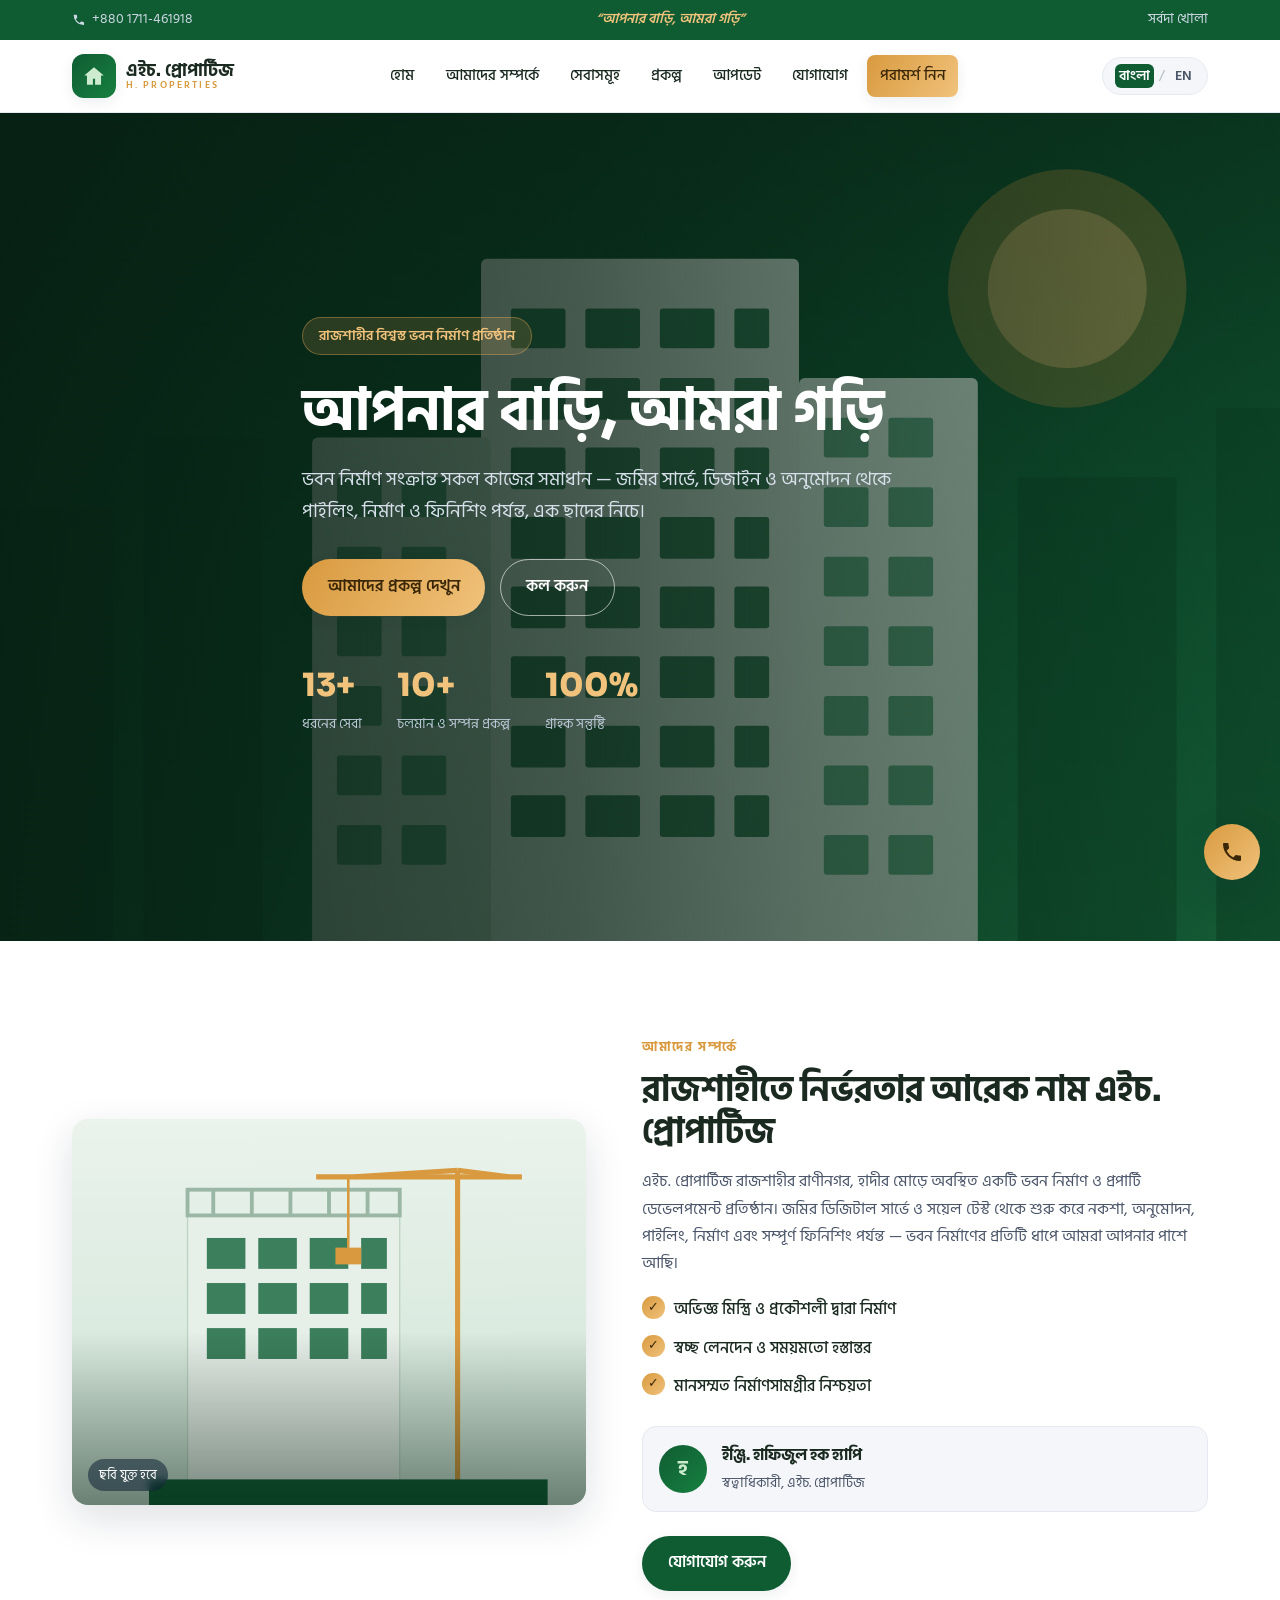
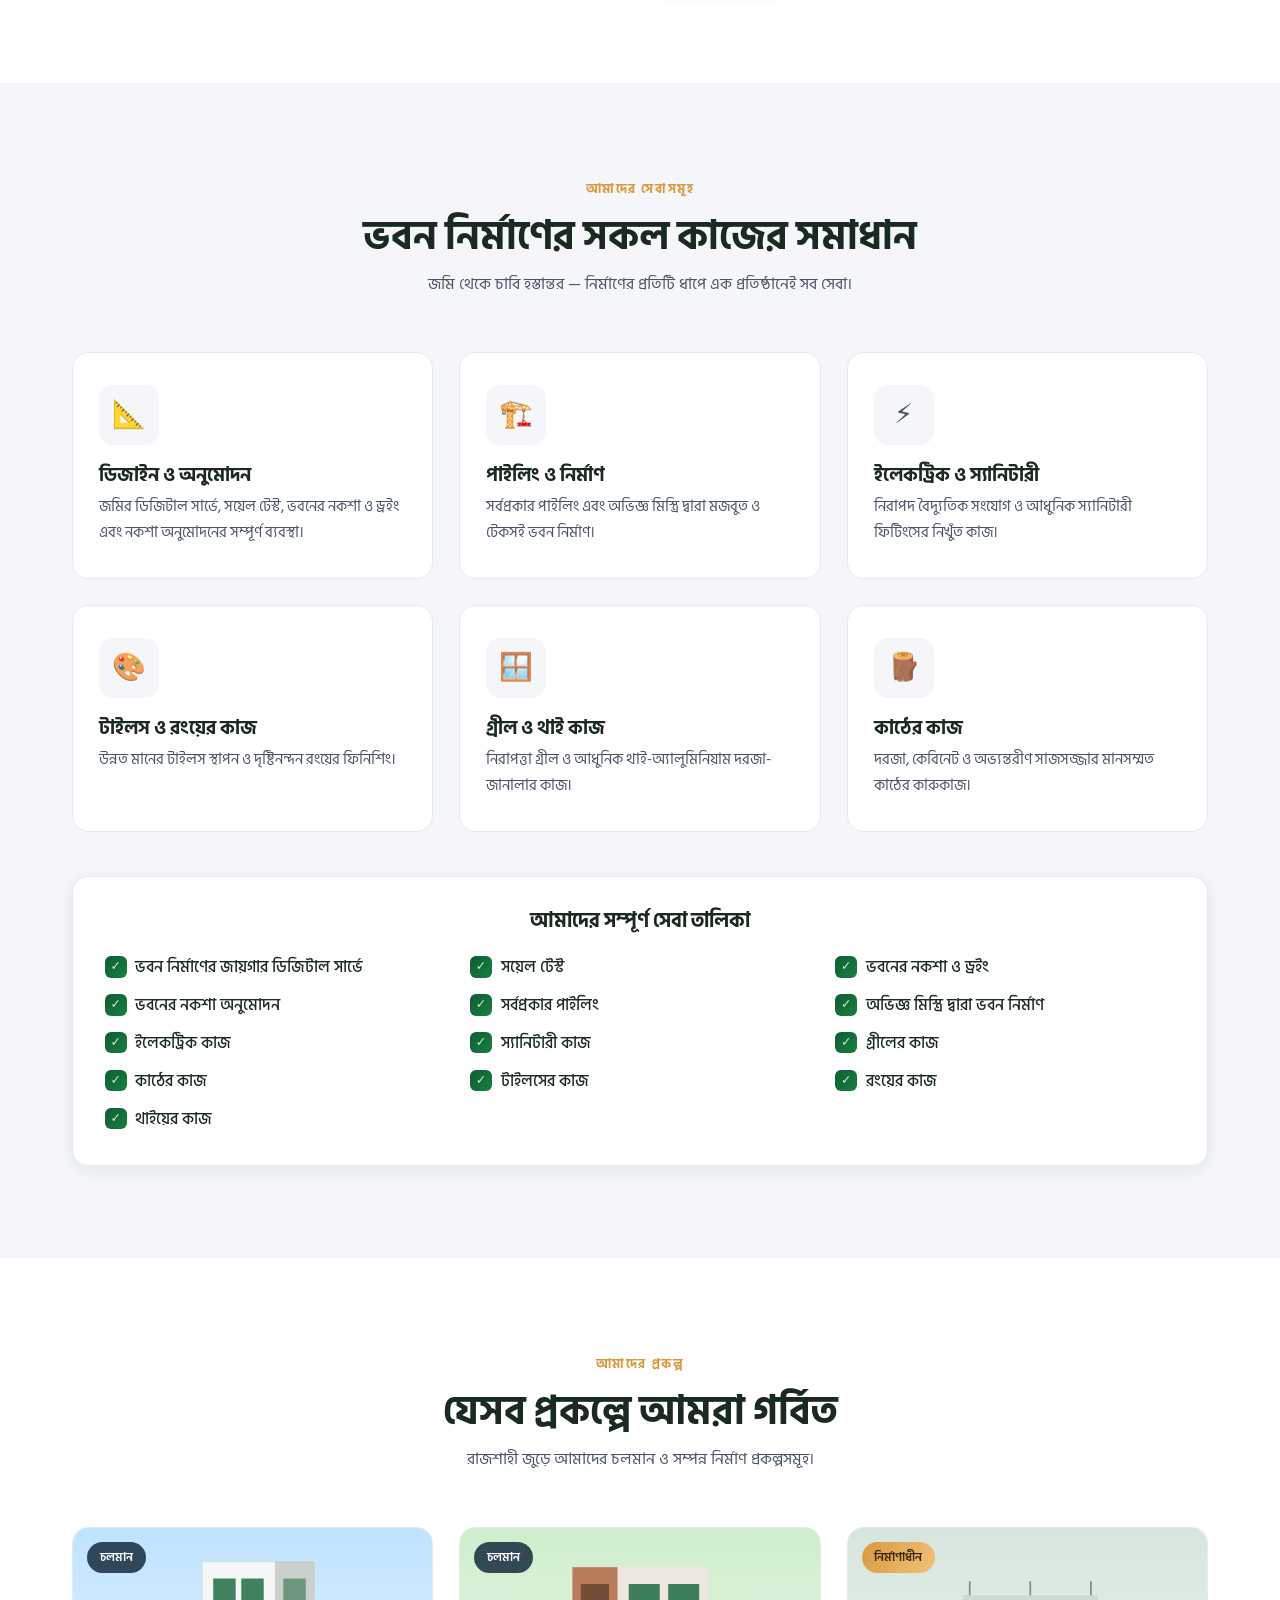
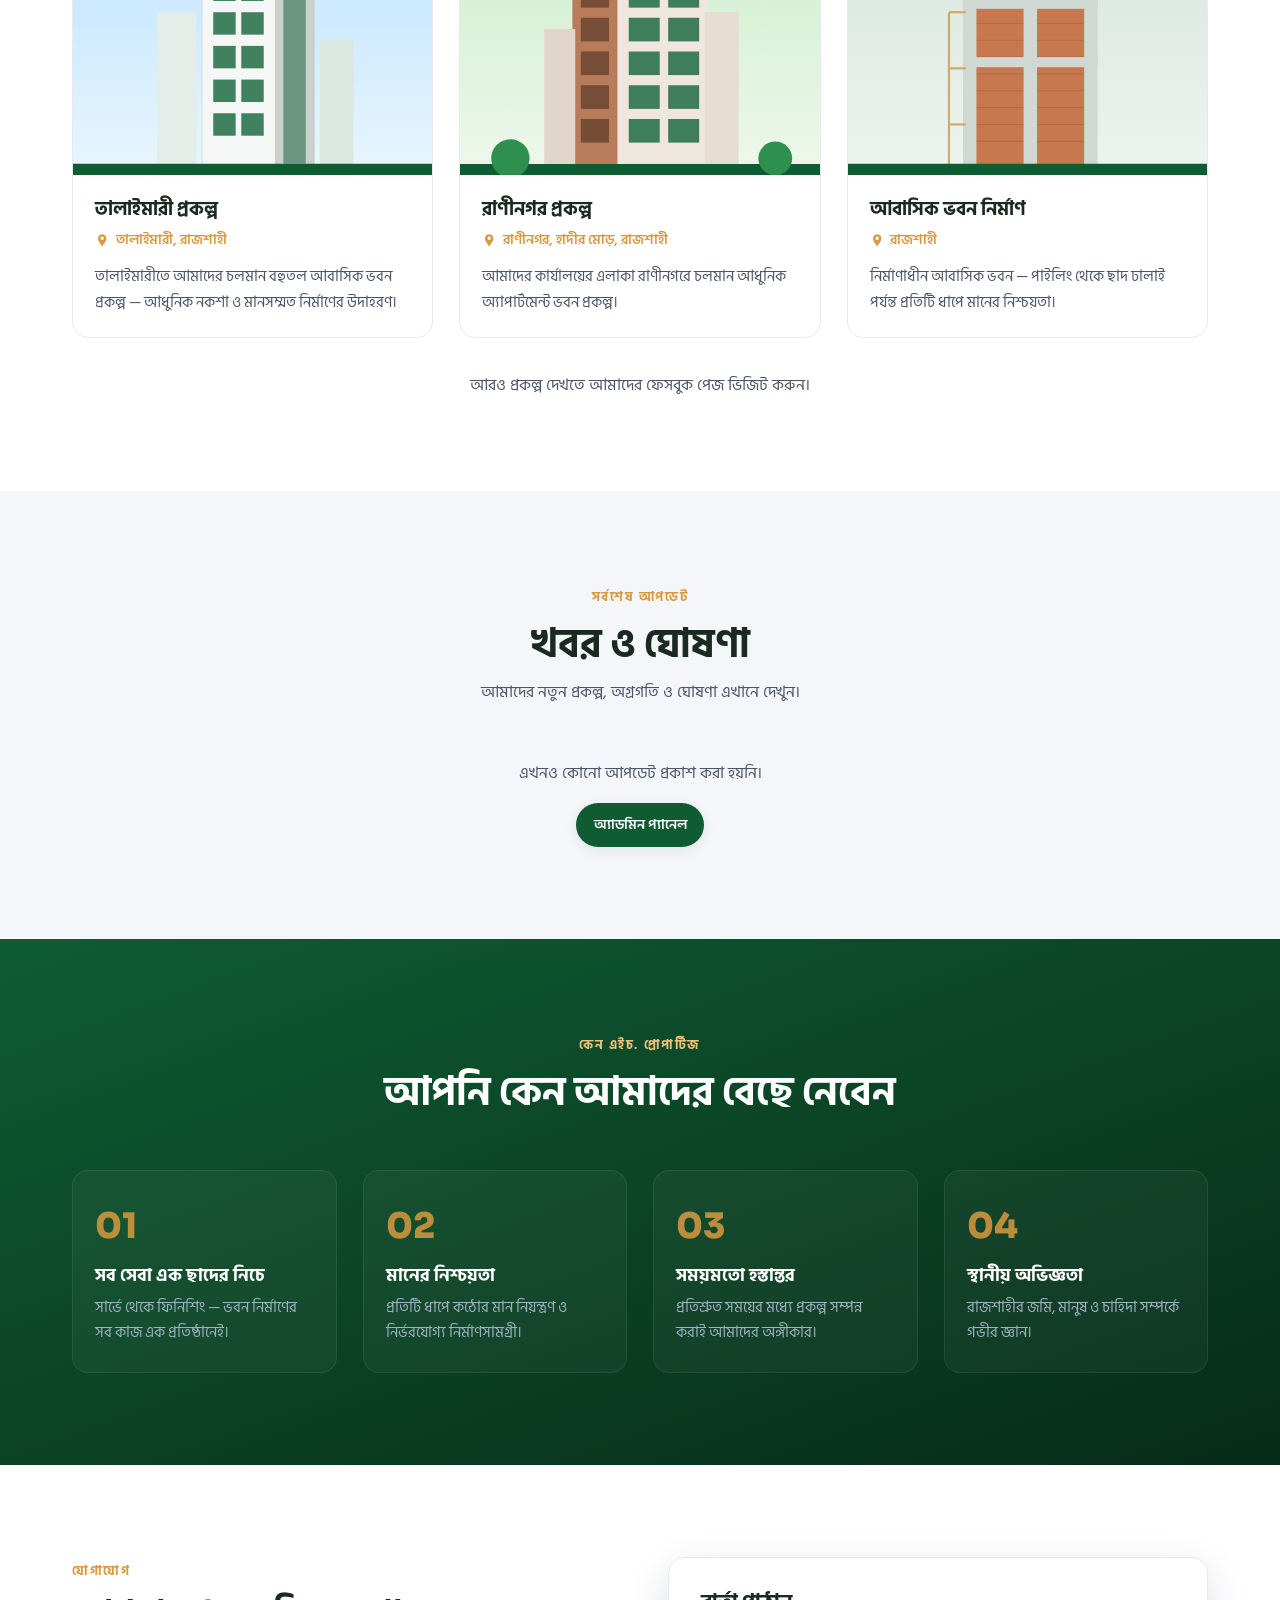
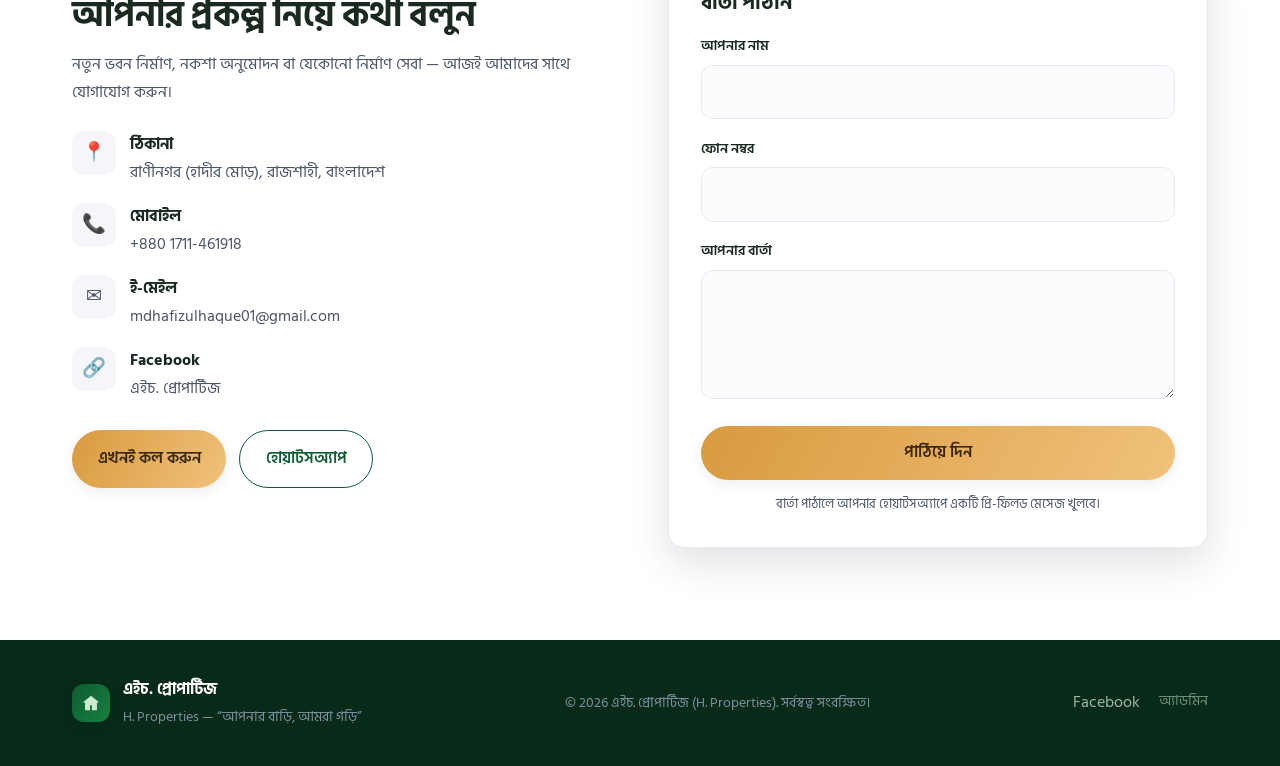
==== index.html @ 6b64732a "Initial commit: H. Properties bilingual website with admin panel - Bilingual (বাংলা/English) static " ====
<!doctype html>
<html lang="bn">
<head>
  <meta charset="utf-8" />
  <meta name="viewport" content="width=device-width, initial-scale=1" />
  <title>এইচ. প্রোপার্টিজ | H. Properties — ভবন নির্মাণের সকল সমাধান, রাজশাহী</title>
  <meta name="description" content="এইচ. প্রোপার্টিজ (H. Properties) — রাজশাহীর বিশ্বস্ত প্রপার্টি ডেভেলপার ও ভবন নির্মাণ প্রতিষ্ঠান। আপনার বাড়ি, আমরা গড়ি। ডিজাইন, অনুমোদন, পাইলিং থেকে ফিনিশিং পর্যন্ত সকল কাজের সমাধান।" />
  <meta property="og:title" content="এইচ. প্রোপার্টিজ | H. Properties" />
  <meta property="og:description" content="আপনার বাড়ি, আমরা গড়ি — ভবন নির্মাণ সংক্রান্ত সকল কাজের সমাধান। রাজশাহী।" />
  <meta property="og:type" content="website" />
  <link rel="preconnect" href="https://fonts.googleapis.com" />
  <link rel="preconnect" href="https://fonts.gstatic.com" crossorigin />
  <link href="https://fonts.googleapis.com/css2?family=Hind+Siliguri:wght@400;500;600;700&family=Sora:wght@500;600;700;800&display=swap" rel="stylesheet" />
  <link rel="icon" href="data:image/svg+xml,%3Csvg xmlns='http://www.w3.org/2000/svg' viewBox='0 0 64 64'%3E%3Crect width='64' height='64' rx='14' fill='%230f5c33'/%3E%3Cpath d='M32 14 15 28h5v20h24V28h5z' fill='%237bc47f'/%3E%3Ctext x='50%25' y='60%25' font-family='Arial' font-size='16' font-weight='700' fill='%230f5c33' text-anchor='middle'%3EH%3C/text%3E%3C/svg%3E" />
  <link rel="stylesheet" href="styles.css" />
</head>
<body>
  <!-- Top bar -->
  <div class="topbar">
    <div class="container topbar__inner">
      <span class="topbar__item"><svg viewBox="0 0 24 24" class="ico"><path d="M6.6 10.8a15.5 15.5 0 0 0 6.6 6.6l2.2-2.2a1 1 0 0 1 1-.24 11.4 11.4 0 0 0 3.6.58 1 1 0 0 1 1 1V20a1 1 0 0 1-1 1A17 17 0 0 1 3 4a1 1 0 0 1 1-1h3.5a1 1 0 0 1 1 1 11.4 11.4 0 0 0 .58 3.6 1 1 0 0 1-.24 1z"/></svg>
        <a href="tel:+8801711461918" dir="ltr">+880 1711-461918</a>
      </span>
      <span class="topbar__item topbar__slogan" data-bn="“আপনার বাড়ি, আমরা গড়ি”" data-en="“Your home, we build”">“আপনার বাড়ি, আমরা গড়ি”</span>
      <span class="topbar__item" data-bn="সর্বদা খোলা" data-en="Always open">সর্বদা খোলা</span>
    </div>
  </div>

  <!-- Nav -->
  <header class="nav" id="nav">
    <div class="container nav__inner">
      <a class="brand" href="#home">
        <span class="brand__mark" aria-hidden="true">
          <svg viewBox="0 0 48 48"><path d="M24 8 6 23h5v17h11V29h4v11h11V23h5z"/></svg>
        </span>
        <span class="brand__text">
          <span class="brand__bn">এইচ. প্রোপার্টিজ</span>
          <span class="brand__en">H. PROPERTIES</span>
        </span>
      </a>
      <nav class="nav__links" id="navLinks">
        <a href="#home" data-bn="হোম" data-en="Home">হোম</a>
        <a href="#about" data-bn="আমাদের সম্পর্কে" data-en="About">আমাদের সম্পর্কে</a>
        <a href="#services" data-bn="সেবাসমূহ" data-en="Services">সেবাসমূহ</a>
        <a href="#projects" data-bn="প্রকল্প" data-en="Projects">প্রকল্প</a>
        <a href="#updates" data-bn="আপডেট" data-en="Updates">আপডেট</a>
        <a href="#contact" data-bn="যোগাযোগ" data-en="Contact">যোগাযোগ</a>
        <a href="#contact" class="btn btn--sm btn--gold nav__cta" data-bn="পরামর্শ নিন" data-en="Get a Quote">পরামর্শ নিন</a>
      </nav>
      <div class="nav__right">
        <button class="lang" id="langToggle" aria-label="Switch language">
          <span class="lang__opt is-active" data-lang="bn">বাংলা</span>
          <span class="lang__sep">/</span>
          <span class="lang__opt" data-lang="en">EN</span>
        </button>
        <button class="hamburger" id="hamburger" aria-label="Menu">
          <span></span><span></span><span></span>
        </button>
      </div>
    </div>
  </header>

  <!-- Hero -->
  <section class="hero" id="home">
    <div class="hero__bg" data-slot="hero-image" title="Swap with a real building photo"></div>
    <div class="hero__overlay"></div>
    <div class="container hero__content reveal">
      <span class="eyebrow" data-bn="রাজশাহীর বিশ্বস্ত ভবন নির্মাণ প্রতিষ্ঠান" data-en="Trusted building developer in Rajshahi">রাজশাহীর বিশ্বস্ত ভবন নির্মাণ প্রতিষ্ঠান</span>
      <h1 data-bn="আপনার বাড়ি, আমরা গড়ি" data-en="Your home, we build">আপনার বাড়ি, আমরা গড়ি</h1>
      <p class="hero__sub" data-bn="ভবন নির্মাণ সংক্রান্ত সকল কাজের সমাধান — জমির সার্ভে, ডিজাইন ও অনুমোদন থেকে পাইলিং, নির্মাণ ও ফিনিশিং পর্যন্ত, এক ছাদের নিচে।" data-en="Complete solutions for every construction need — from land survey, design and approval to piling, construction and finishing, all under one roof.">ভবন নির্মাণ সংক্রান্ত সকল কাজের সমাধান — জমির সার্ভে, ডিজাইন ও অনুমোদন থেকে পাইলিং, নির্মাণ ও ফিনিশিং পর্যন্ত, এক ছাদের নিচে।</p>
      <div class="hero__actions">
        <a href="#projects" class="btn btn--gold" data-bn="আমাদের প্রকল্প দেখুন" data-en="View Our Projects">আমাদের প্রকল্প দেখুন</a>
        <a href="tel:+8801711461918" class="btn btn--ghost" data-bn="কল করুন" data-en="Call Now">কল করুন</a>
      </div>
      <div class="hero__stats">
        <div class="stat"><span class="stat__num">13+</span><span class="stat__lbl" data-bn="ধরনের সেবা" data-en="Services offered">ধরনের সেবা</span></div>
        <div class="stat"><span class="stat__num">10+</span><span class="stat__lbl" data-bn="চলমান ও সম্পন্ন প্রকল্প" data-en="Projects running & done">চলমান ও সম্পন্ন প্রকল্প</span></div>
        <div class="stat"><span class="stat__num">100%</span><span class="stat__lbl" data-bn="গ্রাহক সন্তুষ্টি" data-en="Client satisfaction">গ্রাহক সন্তুষ্টি</span></div>
      </div>
    </div>
  </section>

  <!-- About -->
  <section class="section" id="about">
    <div class="container about">
      <div class="about__media" data-slot="about-image" title="Swap with a real project / team photo">
        <span class="slot-note" data-bn="ছবি যুক্ত হবে" data-en="Photo coming">ছবি যুক্ত হবে</span>
      </div>
      <div class="about__body reveal">
        <span class="kicker" data-bn="আমাদের সম্পর্কে" data-en="About Us">আমাদের সম্পর্কে</span>
        <h2 data-bn="রাজশাহীতে নির্ভরতার আরেক নাম এইচ. প্রোপার্টিজ" data-en="A name Rajshahi builds on — H. Properties">রাজশাহীতে নির্ভরতার আরেক নাম এইচ. প্রোপার্টিজ</h2>
        <p data-bn="এইচ. প্রোপার্টিজ রাজশাহীর রাণীনগর, হাদীর মোড়ে অবস্থিত একটি ভবন নির্মাণ ও প্রপার্টি ডেভেলপমেন্ট প্রতিষ্ঠান। জমির ডিজিটাল সার্ভে ও সয়েল টেস্ট থেকে শুরু করে নকশা, অনুমোদন, পাইলিং, নির্মাণ এবং সম্পূর্ণ ফিনিশিং পর্যন্ত — ভবন নির্মাণের প্রতিটি ধাপে আমরা আপনার পাশে আছি।" data-en="H. Properties is a building construction and property development company based at Raninagar, Hadir Mor, Rajshahi. From digital land survey and soil testing to design, approval, piling, construction and complete finishing — we stand beside you at every step of building your home.">এইচ. প্রোপার্টিজ রাজশাহীর রাণীনগর, হাদীর মোড়ে অবস্থিত একটি ভবন নির্মাণ ও প্রপার্টি ডেভেলপমেন্ট প্রতিষ্ঠান। জমির ডিজিটাল সার্ভে ও সয়েল টেস্ট থেকে শুরু করে নকশা, অনুমোদন, পাইলিং, নির্মাণ এবং সম্পূর্ণ ফিনিশিং পর্যন্ত — ভবন নির্মাণের প্রতিটি ধাপে আমরা আপনার পাশে আছি।</p>
        <ul class="ticklist">
          <li data-bn="অভিজ্ঞ মিস্ত্রি ও প্রকৌশলী দ্বারা নির্মাণ" data-en="Built by experienced masons & engineers">অভিজ্ঞ মিস্ত্রি ও প্রকৌশলী দ্বারা নির্মাণ</li>
          <li data-bn="স্বচ্ছ লেনদেন ও সময়মতো হস্তান্তর" data-en="Transparent dealings & on-time handover">স্বচ্ছ লেনদেন ও সময়মতো হস্তান্তর</li>
          <li data-bn="মানসম্মত নির্মাণসামগ্রীর নিশ্চয়তা" data-en="Guaranteed quality materials">মানসম্মত নির্মাণসামগ্রীর নিশ্চয়তা</li>
        </ul>
        <div class="owner">
          <div class="owner__avatar">হ</div>
          <div>
            <strong data-bn="ইঞ্জি. হাফিজুল হক হ্যাপি" data-en="Engr. Hafizul Haque Happy">ইঞ্জি. হাফিজুল হক হ্যাপি</strong><br>
            <span class="owner__role" data-bn="স্বত্বাধিকারী, এইচ. প্রোপার্টিজ" data-en="Proprietor, H. Properties">স্বত্বাধিকারী, এইচ. প্রোপার্টিজ</span>
          </div>
        </div>
        <a href="#contact" class="btn btn--dark" data-bn="যোগাযোগ করুন" data-en="Get in touch">যোগাযোগ করুন</a>
      </div>
    </div>
  </section>

  <!-- Services -->
  <section class="section section--muted" id="services">
    <div class="container">
      <div class="head reveal">
        <span class="kicker" data-bn="আমাদের সেবাসমূহ" data-en="Our Services">আমাদের সেবাসমূহ</span>
        <h2 data-bn="ভবন নির্মাণের সকল কাজের সমাধান" data-en="Complete building construction solutions">ভবন নির্মাণের সকল কাজের সমাধান</h2>
        <p class="head__sub" data-bn="জমি থেকে চাবি হস্তান্তর — নির্মাণের প্রতিটি ধাপে এক প্রতিষ্ঠানেই সব সেবা।" data-en="From land to key handover — every step of construction, all from one company.">জমি থেকে চাবি হস্তান্তর — নির্মাণের প্রতিটি ধাপে এক প্রতিষ্ঠানেই সব সেবা।</p>
      </div>
      <div class="grid grid--3">
        <article class="card reveal">
          <div class="card__ico">📐</div>
          <h3 data-bn="ডিজাইন ও অনুমোদন" data-en="Design & Approval">ডিজাইন ও অনুমোদন</h3>
          <p data-bn="জমির ডিজিটাল সার্ভে, সয়েল টেস্ট, ভবনের নকশা ও ড্রইং এবং নকশা অনুমোদনের সম্পূর্ণ ব্যবস্থা।" data-en="Digital land survey, soil test, building design & drawing, and full design-approval processing.">জমির ডিজিটাল সার্ভে, সয়েল টেস্ট, ভবনের নকশা ও ড্রইং এবং নকশা অনুমোদনের সম্পূর্ণ ব্যবস্থা।</p>
        </article>
        <article class="card reveal">
          <div class="card__ico">🏗️</div>
          <h3 data-bn="পাইলিং ও নির্মাণ" data-en="Piling & Construction">পাইলিং ও নির্মাণ</h3>
          <p data-bn="সর্বপ্রকার পাইলিং এবং অভিজ্ঞ মিস্ত্রি দ্বারা মজবুত ও টেকসই ভবন নির্মাণ।" data-en="All types of piling and durable, solid construction by experienced masons.">সর্বপ্রকার পাইলিং এবং অভিজ্ঞ মিস্ত্রি দ্বারা মজবুত ও টেকসই ভবন নির্মাণ।</p>
        </article>
        <article class="card reveal">
          <div class="card__ico">⚡</div>
          <h3 data-bn="ইলেকট্রিক ও স্যানিটারী" data-en="Electrical & Sanitary">ইলেকট্রিক ও স্যানিটারী</h3>
          <p data-bn="নিরাপদ বৈদ্যুতিক সংযোগ ও আধুনিক স্যানিটারী ফিটিংসের নিখুঁত কাজ।" data-en="Safe electrical wiring and precise, modern sanitary fittings.">নিরাপদ বৈদ্যুতিক সংযোগ ও আধুনিক স্যানিটারী ফিটিংসের নিখুঁত কাজ।</p>
        </article>
        <article class="card reveal">
          <div class="card__ico">🎨</div>
          <h3 data-bn="টাইলস ও রংয়ের কাজ" data-en="Tiles & Painting">টাইলস ও রংয়ের কাজ</h3>
          <p data-bn="উন্নত মানের টাইলস স্থাপন ও দৃষ্টিনন্দন রংয়ের ফিনিশিং।" data-en="Quality tile installation and beautiful paint finishing.">উন্নত মানের টাইলস স্থাপন ও দৃষ্টিনন্দন রংয়ের ফিনিশিং।</p>
        </article>
        <article class="card reveal">
          <div class="card__ico">🪟</div>
          <h3 data-bn="গ্রীল ও থাই কাজ" data-en="Grille & Thai-Aluminium">গ্রীল ও থাই কাজ</h3>
          <p data-bn="নিরাপত্তা গ্রীল ও আধুনিক থাই-অ্যালুমিনিয়াম দরজা-জানালার কাজ।" data-en="Security grilles and modern thai-aluminium doors & windows.">নিরাপত্তা গ্রীল ও আধুনিক থাই-অ্যালুমিনিয়াম দরজা-জানালার কাজ।</p>
        </article>
        <article class="card reveal">
          <div class="card__ico">🪵</div>
          <h3 data-bn="কাঠের কাজ" data-en="Woodwork">কাঠের কাজ</h3>
          <p data-bn="দরজা, কেবিনেট ও অভ্যন্তরীণ সাজসজ্জার মানসম্মত কাঠের কারুকাজ।" data-en="Quality carpentry for doors, cabinets and interior décor.">দরজা, কেবিনেট ও অভ্যন্তরীণ সাজসজ্জার মানসম্মত কাঠের কারুকাজ।</p>
        </article>
      </div>

      <div class="services-all reveal">
        <h3 data-bn="আমাদের সম্পূর্ণ সেবা তালিকা" data-en="Our complete service list">আমাদের সম্পূর্ণ সেবা তালিকা</h3>
        <ul class="services-list">
          <li data-bn="ভবন নির্মাণের জায়গার ডিজিটাল সার্ভে" data-en="Digital survey of building site">ভবন নির্মাণের জায়গার ডিজিটাল সার্ভে</li>
          <li data-bn="সয়েল টেস্ট" data-en="Soil test">সয়েল টেস্ট</li>
          <li data-bn="ভবনের নকশা ও ড্রইং" data-en="Building design & drawing">ভবনের নকশা ও ড্রইং</li>
          <li data-bn="ভবনের নকশা অনুমোদন" data-en="Building design approval">ভবনের নকশা অনুমোদন</li>
          <li data-bn="সর্বপ্রকার পাইলিং" data-en="All types of piling">সর্বপ্রকার পাইলিং</li>
          <li data-bn="অভিজ্ঞ মিস্ত্রি দ্বারা ভবন নির্মাণ" data-en="Construction by expert masons">অভিজ্ঞ মিস্ত্রি দ্বারা ভবন নির্মাণ</li>
          <li data-bn="ইলেকট্রিক কাজ" data-en="Electrical work">ইলেকট্রিক কাজ</li>
          <li data-bn="স্যানিটারী কাজ" data-en="Sanitary work">স্যানিটারী কাজ</li>
          <li data-bn="গ্রীলের কাজ" data-en="Grille work">গ্রীলের কাজ</li>
          <li data-bn="কাঠের কাজ" data-en="Woodwork">কাঠের কাজ</li>
          <li data-bn="টাইলসের কাজ" data-en="Tiles work">টাইলসের কাজ</li>
          <li data-bn="রংয়ের কাজ" data-en="Painting work">রংয়ের কাজ</li>
          <li data-bn="থাইয়ের কাজ" data-en="Thai-aluminium work">থাইয়ের কাজ</li>
        </ul>
      </div>
    </div>
  </section>

  <!-- Projects -->
  <section class="section" id="projects">
    <div class="container">
      <div class="head reveal">
        <span class="kicker" data-bn="আমাদের প্রকল্প" data-en="Our Projects">আমাদের প্রকল্প</span>
        <h2 data-bn="যেসব প্রকল্পে আমরা গর্বিত" data-en="Projects we're proud of">যেসব প্রকল্পে আমরা গর্বিত</h2>
        <p class="head__sub" data-bn="রাজশাহী জুড়ে আমাদের চলমান ও সম্পন্ন নির্মাণ প্রকল্পসমূহ।" data-en="Our running and completed construction projects across Rajshahi.">রাজশাহী জুড়ে আমাদের চলমান ও সম্পন্ন নির্মাণ প্রকল্পসমূহ।</p>
      </div>
      <div class="grid grid--3">
        <article class="project reveal">
          <div class="project__img" data-slot="project-1" title="Swap with real photo of this project">
            <span class="badge" data-bn="চলমান" data-en="Running">চলমান</span>
          </div>
          <div class="project__body">
            <h3 data-bn="তালাইমারী প্রকল্প" data-en="Talaimari Project">তালাইমারী প্রকল্প</h3>
            <p class="project__loc"><svg viewBox="0 0 24 24" class="ico"><path d="M12 2a7 7 0 0 0-7 7c0 5 7 13 7 13s7-8 7-13a7 7 0 0 0-7-7zm0 9.5A2.5 2.5 0 1 1 12 6a2.5 2.5 0 0 1 0 5.5z"/></svg><span data-bn="তালাইমারী, রাজশাহী" data-en="Talaimari, Rajshahi">তালাইমারী, রাজশাহী</span></p>
            <p data-bn="তালাইমারীতে আমাদের চলমান বহুতল আবাসিক ভবন প্রকল্প — আধুনিক নকশা ও মানসম্মত নির্মাণের উদাহরণ।" data-en="Our running multi-storey residential project in Talaimari — a showcase of modern design and quality construction.">তালাইমারীতে আমাদের চলমান বহুতল আবাসিক ভবন প্রকল্প — আধুনিক নকশা ও মানসম্মত নির্মাণের উদাহরণ।</p>
          </div>
        </article>
        <article class="project reveal">
          <div class="project__img" data-slot="project-2" title="Swap with real photo">
            <span class="badge" data-bn="চলমান" data-en="Running">চলমান</span>
          </div>
          <div class="project__body">
            <h3 data-bn="রাণীনগর প্রকল্প" data-en="Raninagar Project">রাণীনগর প্রকল্প</h3>
            <p class="project__loc"><svg viewBox="0 0 24 24" class="ico"><path d="M12 2a7 7 0 0 0-7 7c0 5 7 13 7 13s7-8 7-13a7 7 0 0 0-7-7zm0 9.5A2.5 2.5 0 1 1 12 6a2.5 2.5 0 0 1 0 5.5z"/></svg><span data-bn="রাণীনগর, হাদীর মোড়, রাজশাহী" data-en="Raninagar, Hadir Mor, Rajshahi">রাণীনগর, হাদীর মোড়, রাজশাহী</span></p>
            <p data-bn="আমাদের কার্যালয়ের এলাকা রাণীনগরে চলমান আধুনিক অ্যাপার্টমেন্ট ভবন প্রকল্প।" data-en="A running modern apartment project in Raninagar, our home neighbourhood.">আমাদের কার্যালয়ের এলাকা রাণীনগরে চলমান আধুনিক অ্যাপার্টমেন্ট ভবন প্রকল্প।</p>
          </div>
        </article>
        <article class="project reveal">
          <div class="project__img" data-slot="project-3" title="Swap with real photo">
            <span class="badge badge--gold" data-bn="নির্মাণাধীন" data-en="Under construction">নির্মাণাধীন</span>
          </div>
          <div class="project__body">
            <h3 data-bn="আবাসিক ভবন নির্মাণ" data-en="Residential Building">আবাসিক ভবন নির্মাণ</h3>
            <p class="project__loc"><svg viewBox="0 0 24 24" class="ico"><path d="M12 2a7 7 0 0 0-7 7c0 5 7 13 7 13s7-8 7-13a7 7 0 0 0-7-7zm0 9.5A2.5 2.5 0 1 1 12 6a2.5 2.5 0 0 1 0 5.5z"/></svg><span data-bn="রাজশাহী" data-en="Rajshahi">রাজশাহী</span></p>
            <p data-bn="নির্মাণাধীন আবাসিক ভবন — পাইলিং থেকে ছাদ ঢালাই পর্যন্ত প্রতিটি ধাপে মানের নিশ্চয়তা।" data-en="A residential building under construction — quality assured at every stage from piling to roof casting.">নির্মাণাধীন আবাসিক ভবন — পাইলিং থেকে ছাদ ঢালাই পর্যন্ত প্রতিটি ধাপে মানের নিশ্চয়তা।</p>
          </div>
        </article>
      </div>
      <p class="projects-note reveal" data-bn="আরও প্রকল্প দেখতে আমাদের ফেসবুক পেজ ভিজিট করুন।" data-en="Visit our Facebook page to see more projects.">আরও প্রকল্প দেখতে আমাদের <a href="https://www.facebook.com/profile.php?id=100063448586407" target="_blank" rel="noopener">ফেসবুক পেজ</a> ভিজিট করুন।</p>
    </div>
  </section>

  <!-- Updates / News (populated by admin posts) -->
  <section class="section section--muted" id="updates">
    <div class="container">
      <div class="head reveal">
        <span class="kicker" data-bn="সর্বশেষ আপডেট" data-en="Latest Updates">সর্বশেষ আপডেট</span>
        <h2 data-bn="খবর ও ঘোষণা" data-en="News & Announcements">খবর ও ঘোষণা</h2>
        <p class="head__sub" data-bn="আমাদের নতুন প্রকল্প, অগ্রগতি ও ঘোষণা এখানে দেখুন।" data-en="Our new projects, progress and announcements appear here.">আমাদের নতুন প্রকল্প, অগ্রগতি ও ঘোষণা এখানে দেখুন।</p>
      </div>
      <div class="grid grid--3" id="postsGrid"></div>
      <div class="posts-empty" id="postsEmpty" hidden>
        <p data-bn="এখনও কোনো আপডেট প্রকাশ করা হয়নি।" data-en="No updates published yet.">এখনও কোনো আপডেট প্রকাশ করা হয়নি।</p>
        <a href="admin.html" class="btn btn--dark btn--sm" data-bn="অ্যাডমিন প্যানেল" data-en="Admin Panel">অ্যাডমিন প্যানেল</a>
      </div>
    </div>
  </section>

  <!-- Why us -->
  <section class="section section--dark" id="why">
    <div class="container">
      <div class="head reveal">
        <span class="kicker kicker--gold" data-bn="কেন এইচ. প্রোপার্টিজ" data-en="Why H. Properties">কেন এইচ. প্রোপার্টিজ</span>
        <h2 data-bn="আপনি কেন আমাদের বেছে নেবেন" data-en="Why choose us">আপনি কেন আমাদের বেছে নেবেন</h2>
      </div>
      <div class="grid grid--4">
        <div class="feat reveal"><span class="feat__num">01</span><h3 data-bn="সব সেবা এক ছাদের নিচে" data-en="All-in-one service">সব সেবা এক ছাদের নিচে</h3><p data-bn="সার্ভে থেকে ফিনিশিং — ভবন নির্মাণের সব কাজ এক প্রতিষ্ঠানেই।" data-en="From survey to finishing — every construction task from one company.">সার্ভে থেকে ফিনিশিং — ভবন নির্মাণের সব কাজ এক প্রতিষ্ঠানেই।</p></div>
        <div class="feat reveal"><span class="feat__num">02</span><h3 data-bn="মানের নিশ্চয়তা" data-en="Quality assured">মানের নিশ্চয়তা</h3><p data-bn="প্রতিটি ধাপে কঠোর মান নিয়ন্ত্রণ ও নির্ভরযোগ্য নির্মাণসামগ্রী।" data-en="Strict quality control and trusted materials at every stage.">প্রতিটি ধাপে কঠোর মান নিয়ন্ত্রণ ও নির্ভরযোগ্য নির্মাণসামগ্রী।</p></div>
        <div class="feat reveal"><span class="feat__num">03</span><h3 data-bn="সময়মতো হস্তান্তর" data-en="On-time delivery">সময়মতো হস্তান্তর</h3><p data-bn="প্রতিশ্রুত সময়ের মধ্যে প্রকল্প সম্পন্ন করাই আমাদের অঙ্গীকার।" data-en="We commit to completing projects within the promised timeline.">প্রতিশ্রুত সময়ের মধ্যে প্রকল্প সম্পন্ন করাই আমাদের অঙ্গীকার।</p></div>
        <div class="feat reveal"><span class="feat__num">04</span><h3 data-bn="স্থানীয় অভিজ্ঞতা" data-en="Local expertise">স্থানীয় অভিজ্ঞতা</h3><p data-bn="রাজশাহীর জমি, মানুষ ও চাহিদা সম্পর্কে গভীর জ্ঞান।" data-en="Deep knowledge of Rajshahi's land, people and needs.">রাজশাহীর জমি, মানুষ ও চাহিদা সম্পর্কে গভীর জ্ঞান।</p></div>
      </div>
    </div>
  </section>

  <!-- Contact -->
  <section class="section" id="contact">
    <div class="container contact">
      <div class="contact__info reveal">
        <span class="kicker" data-bn="যোগাযোগ" data-en="Contact">যোগাযোগ</span>
        <h2 data-bn="আপনার প্রকল্প নিয়ে কথা বলুন" data-en="Let's talk about your project">আপনার প্রকল্প নিয়ে কথা বলুন</h2>
        <p data-bn="নতুন ভবন নির্মাণ, নকশা অনুমোদন বা যেকোনো নির্মাণ সেবা — আজই আমাদের সাথে যোগাযোগ করুন।" data-en="New construction, design approval or any building service — reach out to us today.">নতুন ভবন নির্মাণ, নকশা অনুমোদন বা যেকোনো নির্মাণ সেবা — আজই আমাদের সাথে যোগাযোগ করুন।</p>
        <ul class="contact__list">
          <li>
            <span class="contact__ico">📍</span>
            <span><strong data-bn="ঠিকানা" data-en="Address">ঠিকানা</strong><br><span data-bn="রাণীনগর (হাদীর মোড়), রাজশাহী, বাংলাদেশ" data-en="Raninagar (Hadir Mor), Rajshahi, Bangladesh">রাণীনগর (হাদীর মোড়), রাজশাহী, বাংলাদেশ</span></span>
          </li>
          <li>
            <span class="contact__ico">📞</span>
            <span><strong data-bn="মোবাইল" data-en="Mobile">মোবাইল</strong><br><a href="tel:+8801711461918" dir="ltr">+880 1711-461918</a></span>
          </li>
          <li>
            <span class="contact__ico">✉️</span>
            <span><strong data-bn="ই-মেইল" data-en="Email">ই-মেইল</strong><br><a href="mailto:mdhafizulhaque01@gmail.com" dir="ltr">mdhafizulhaque01@gmail.com</a></span>
          </li>
          <li>
            <span class="contact__ico">🔗</span>
            <span><strong>Facebook</strong><br><a href="https://www.facebook.com/profile.php?id=100063448586407" target="_blank" rel="noopener">এইচ. প্রোপার্টিজ</a></span>
          </li>
        </ul>
        <div class="contact__cta">
          <a href="tel:+8801711461918" class="btn btn--gold" data-bn="এখনই কল করুন" data-en="Call now">এখনই কল করুন</a>
          <a href="https://wa.me/8801711461918" target="_blank" rel="noopener" class="btn btn--ghost-dark" data-bn="হোয়াটসঅ্যাপ" data-en="WhatsApp">হোয়াটসঅ্যাপ</a>
        </div>
      </div>
      <form class="contact__form reveal" id="contactForm">
        <h3 data-bn="বার্তা পাঠান" data-en="Send a message">বার্তা পাঠান</h3>
        <div class="field">
          <label data-bn="আপনার নাম" data-en="Your name">আপনার নাম</label>
          <input type="text" name="name" required />
        </div>
        <div class="field">
          <label data-bn="ফোন নম্বর" data-en="Phone number">ফোন নম্বর</label>
          <input type="tel" name="phone" required />
        </div>
        <div class="field">
          <label data-bn="আপনার বার্তা" data-en="Your message">আপনার বার্তা</label>
          <textarea name="message" rows="4"></textarea>
        </div>
        <button type="submit" class="btn btn--gold btn--block" data-bn="পাঠিয়ে দিন" data-en="Send message">পাঠিয়ে দিন</button>
        <p class="form__note" id="formNote" data-bn="বার্তা পাঠালে আপনার হোয়াটসঅ্যাপে একটি প্রি-ফিলড মেসেজ খুলবে।" data-en="Submitting opens a pre-filled WhatsApp message.">বার্তা পাঠালে আপনার হোয়াটসঅ্যাপে একটি প্রি-ফিলড মেসেজ খুলবে।</p>
      </form>
    </div>
  </section>

  <!-- Footer -->
  <footer class="footer">
    <div class="container footer__inner">
      <div class="footer__brand">
        <span class="brand__mark brand__mark--sm" aria-hidden="true"><svg viewBox="0 0 48 48"><path d="M24 8 6 23h5v17h11V29h4v11h11V23h5z"/></svg></span>
        <div>
          <strong>এইচ. প্রোপার্টিজ</strong><br>
          <span class="footer__muted">H. Properties — “আপনার বাড়ি, আমরা গড়ি”</span>
        </div>
      </div>
      <p class="footer__muted footer__copy">© <span id="year"></span> এইচ. প্রোপার্টিজ (H. Properties). <span data-bn="সর্বস্বত্ব সংরক্ষিত।" data-en="All rights reserved.">সর্বস্বত্ব সংরক্ষিত।</span></p>
      <div class="footer__links">
        <a href="https://www.facebook.com/profile.php?id=100063448586407" target="_blank" rel="noopener" class="footer__fb">Facebook</a>
        <a href="admin.html" class="footer__admin" data-bn="অ্যাডমিন" data-en="Admin">অ্যাডমিন</a>
      </div>
    </div>
  </footer>

  <a href="tel:+8801711461918" class="fab" aria-label="Call">
    <svg viewBox="0 0 24 24"><path d="M6.6 10.8a15.5 15.5 0 0 0 6.6 6.6l2.2-2.2a1 1 0 0 1 1-.24 11.4 11.4 0 0 0 3.6.58 1 1 0 0 1 1 1V20a1 1 0 0 1-1 1A17 17 0 0 1 3 4a1 1 0 0 1 1-1h3.5a1 1 0 0 1 1 1 11.4 11.4 0 0 0 .58 3.6 1 1 0 0 1-.24 1z"/></svg>
  </a>

  <script src="store.js"></script>
  <script src="script.js"></script>
</body>
</html>
---- styles.css ----
:root{
  --navy:#0f5c33;      /* brand deep green */
  --navy-2:#17803f;    /* brand medium green */
  --gold:#d99a3f;      /* warm accent */
  --gold-2:#f0c27b;
  --ink:#1a2a20;
  --body:#4a5568;
  --muted:#f4f6f9;
  --line:#e6eaf0;
  --white:#ffffff;
  --radius:16px;
  --shadow-sm:0 4px 14px rgba(15,36,56,.08);
  --shadow-md:0 14px 40px rgba(15,36,56,.14);
  --shadow-lg:0 30px 70px rgba(15,36,56,.22);
  --maxw:1180px;
  --sans:"Hind Siliguri","Segoe UI",system-ui,-apple-system,sans-serif;
  --display:"Sora","Hind Siliguri",system-ui,sans-serif;
}
*{box-sizing:border-box;margin:0;padding:0}
html{scroll-behavior:smooth}
body{
  font-family:var(--sans);
  color:var(--body);
  background:var(--white);
  line-height:1.7;
  overflow-x:hidden;
}
img{max-width:100%;display:block}
a{color:inherit;text-decoration:none}
.container{width:100%;max-width:var(--maxw);margin:0 auto;padding:0 22px}
h1,h2,h3{font-family:var(--display);color:var(--ink);line-height:1.2;font-weight:700}
.ico{width:1em;height:1em;fill:currentColor;flex:none}

/* ---------- Buttons ---------- */
.btn{
  --bg:var(--navy);--fg:#fff;
  display:inline-flex;align-items:center;justify-content:center;gap:.5rem;
  background:var(--bg);color:var(--fg);
  padding:.9rem 1.6rem;border:none;border-radius:999px;
  font-family:var(--sans);font-weight:600;font-size:.98rem;cursor:pointer;
  transition:transform .25s cubic-bezier(.34,1.56,.64,1),box-shadow .25s,background .25s,color .25s;
  box-shadow:var(--shadow-sm);position:relative;overflow:hidden;
}
.btn:hover{transform:translateY(-3px);box-shadow:var(--shadow-md)}
.btn:active{transform:translateY(-1px)}
.btn--gold{--bg:linear-gradient(120deg,var(--gold),var(--gold-2));--fg:#3a2708}
.btn--dark{--bg:var(--navy);--fg:#fff}
.btn--ghost{--bg:transparent;--fg:#fff;border:1.5px solid rgba(255,255,255,.6);box-shadow:none}
.btn--ghost:hover{background:rgba(255,255,255,.12)}
.btn--ghost-dark{--bg:transparent;--fg:var(--navy);border:1.5px solid var(--navy);box-shadow:none}
.btn--ghost-dark:hover{background:var(--navy);color:#fff}
.btn--sm{padding:.6rem 1.1rem;font-size:.9rem}
.btn--block{width:100%}

/* ---------- Topbar ---------- */
.topbar{background:var(--navy);color:#cdd8e4;font-size:.86rem}
.topbar__inner{display:flex;justify-content:space-between;align-items:center;height:40px;gap:1rem}
.topbar__item{display:inline-flex;align-items:center;gap:.4rem}
.topbar a:hover{color:var(--gold-2)}

/* ---------- Nav ---------- */
.nav{position:sticky;top:0;z-index:60;background:rgba(255,255,255,.86);backdrop-filter:blur(12px);
  border-bottom:1px solid var(--line);transition:box-shadow .3s,background .3s}
.nav.scrolled{box-shadow:var(--shadow-sm);background:rgba(255,255,255,.96)}
.nav__inner{display:flex;align-items:center;justify-content:space-between;height:72px;gap:1rem}
.brand{display:flex;align-items:center;gap:.6rem}
.brand__mark{width:44px;height:44px;border-radius:12px;background:linear-gradient(135deg,var(--navy),var(--navy-2));
  display:grid;place-items:center;box-shadow:var(--shadow-sm)}
.brand__mark svg{width:26px;height:26px;fill:#cdeccf}
.brand__mark--sm{width:38px;height:38px}
.brand__mark--sm svg{width:22px;height:22px}
.brand__text{display:flex;flex-direction:column;line-height:1.05}
.brand__bn{font-family:var(--display);font-weight:700;color:var(--ink);font-size:1.12rem}
.brand__en{font-size:.62rem;letter-spacing:.22em;color:var(--gold);font-weight:600}
.nav__links{display:flex;align-items:center;gap:.35rem}
.nav__links>a{padding:.5rem .8rem;border-radius:8px;font-weight:500;color:var(--ink);font-size:.96rem;
  position:relative;transition:color .2s}
.nav__links>a:not(.btn)::after{content:"";position:absolute;left:.8rem;right:.8rem;bottom:.28rem;height:2px;
  background:var(--gold);transform:scaleX(0);transform-origin:left;transition:transform .28s}
.nav__links>a:not(.btn):hover{color:var(--navy)}
.nav__links>a:not(.btn):hover::after{transform:scaleX(1)}
.nav__cta{color:#3a2708 !important}
.nav__right{display:flex;align-items:center;gap:.7rem}
.lang{display:inline-flex;align-items:center;gap:.35rem;background:var(--muted);border:1px solid var(--line);
  border-radius:999px;padding:.38rem .7rem;cursor:pointer;font-family:var(--sans);font-size:.85rem;color:var(--body)}
.lang__opt{padding:.05rem .25rem;border-radius:6px;transition:.2s;font-weight:600}
.lang__opt.is-active{background:var(--navy);color:#fff}
.lang__sep{opacity:.4}
.hamburger{display:none;flex-direction:column;gap:5px;background:none;border:none;cursor:pointer;padding:6px}
.hamburger span{width:24px;height:2px;background:var(--ink);border-radius:2px;transition:.3s}
.hamburger.open span:nth-child(1){transform:translateY(7px) rotate(45deg)}
.hamburger.open span:nth-child(2){opacity:0}
.hamburger.open span:nth-child(3){transform:translateY(-7px) rotate(-45deg)}

/* ---------- Hero ---------- */
.hero{position:relative;min-height:92vh;display:flex;align-items:center;color:#fff;overflow:hidden}
.hero__bg{position:absolute;inset:0;
  background:
    url("assets/hero.svg") center/cover no-repeat,
    linear-gradient(135deg,#0d3f24,#155e33);
  transform:scale(1.08);animation:kenburns 18s ease-in-out infinite alternate}
@keyframes kenburns{from{transform:scale(1.08) translateY(0)}to{transform:scale(1.16) translateY(-14px)}}
.hero__overlay{position:absolute;inset:0;
  background:linear-gradient(90deg,rgba(6,30,18,.92) 0%,rgba(6,30,18,.72) 45%,rgba(6,30,18,.32) 100%)}
.hero__content{position:relative;max-width:720px;padding-top:40px;padding-bottom:40px}
.eyebrow{display:inline-block;background:rgba(224,169,85,.16);border:1px solid rgba(224,169,85,.4);
  color:var(--gold-2);padding:.4rem 1rem;border-radius:999px;font-size:.85rem;font-weight:600;margin-bottom:1.3rem}
.hero h1{color:#fff;font-size:clamp(2.1rem,5vw,3.6rem);margin-bottom:1.1rem;font-weight:800}
.hero__sub{font-size:clamp(1rem,2vw,1.18rem);color:#d7e0ea;max-width:600px;margin-bottom:2rem}
.hero__actions{display:flex;flex-wrap:wrap;gap:.9rem;margin-bottom:2.6rem}
.hero__stats{display:flex;flex-wrap:wrap;gap:2.2rem}
.stat{display:flex;flex-direction:column}
.stat__num{font-family:var(--display);font-size:2rem;font-weight:800;color:var(--gold-2)}
.stat__lbl{font-size:.9rem;color:#b9c6d3}
.hero__scroll{position:absolute;left:50%;bottom:22px;transform:translateX(-50%);width:26px;height:42px;
  border:2px solid rgba(255,255,255,.4);border-radius:14px}

/* ---------- Sections ---------- */
.section{padding:92px 0}
.section--muted{background:var(--muted)}
.section--dark{background:linear-gradient(160deg,var(--navy),#072b18);color:#cfe0d5}
.section--dark h2{color:#fff}
.head{max-width:640px;margin:0 auto 54px;text-align:center}
.kicker{display:inline-block;color:var(--gold);font-weight:700;letter-spacing:.12em;text-transform:uppercase;
  font-size:.82rem;margin-bottom:.7rem}
.kicker--gold{color:var(--gold-2)}
.head h2{font-size:clamp(1.7rem,3.4vw,2.5rem);margin-bottom:.7rem}
.head__sub{color:var(--body)}
.section--dark .head__sub{color:#9fb1c2}

/* ---------- Grids ---------- */
.grid{display:grid;gap:26px}
.grid--3{grid-template-columns:repeat(3,1fr)}
.grid--4{grid-template-columns:repeat(4,1fr)}

/* ---------- About ---------- */
.about{display:grid;grid-template-columns:1fr 1.1fr;gap:56px;align-items:center}
.about__media{position:relative;aspect-ratio:4/3;border-radius:var(--radius);overflow:hidden;
  background:url("assets/about.svg") center/cover no-repeat,linear-gradient(135deg,#155e33,#0d3f24);
  box-shadow:var(--shadow-md)}
.about__media::after{content:"";position:absolute;inset:0;
  background:linear-gradient(180deg,transparent 55%,rgba(6,30,18,.5))}
.slot-note{position:absolute;left:16px;bottom:14px;z-index:2;color:#fff;font-size:.82rem;
  background:rgba(15,36,56,.55);padding:.3rem .7rem;border-radius:999px;backdrop-filter:blur(4px)}
.about__body .kicker{margin-bottom:.6rem}
.about__body h2{font-size:clamp(1.6rem,3vw,2.2rem);margin-bottom:1rem}
.about__body p{margin-bottom:1.2rem}
.ticklist{list-style:none;margin:0 0 1.6rem}
.ticklist li{position:relative;padding-left:2rem;margin-bottom:.7rem;color:var(--ink);font-weight:500}
.ticklist li::before{content:"✓";position:absolute;left:0;top:0;width:1.4rem;height:1.4rem;
  background:linear-gradient(135deg,var(--gold),var(--gold-2));color:#3a2708;border-radius:50%;
  display:grid;place-items:center;font-size:.8rem;font-weight:700}

/* ---------- Cards (services) ---------- */
.card{background:#fff;border:1px solid var(--line);border-radius:var(--radius);padding:32px 26px;
  transition:transform .35s,box-shadow .35s,border-color .35s;position:relative;overflow:hidden}
.card::before{content:"";position:absolute;left:0;top:0;height:4px;width:0;
  background:linear-gradient(90deg,var(--gold),var(--gold-2));transition:width .4s}
.card:hover{transform:translateY(-8px);box-shadow:var(--shadow-md);border-color:transparent}
.card:hover::before{width:100%}
.card__ico{width:60px;height:60px;border-radius:14px;background:var(--muted);display:grid;place-items:center;
  font-size:1.7rem;margin-bottom:1.1rem;transition:transform .35s}
.card:hover .card__ico{transform:scale(1.1) rotate(-6deg)}
.card h3{font-size:1.2rem;margin-bottom:.5rem}
.card p{font-size:.96rem}

/* ---------- Projects ---------- */
.project{background:#fff;border:1px solid var(--line);border-radius:var(--radius);overflow:hidden;
  transition:transform .35s,box-shadow .35s}
.project:hover{transform:translateY(-8px);box-shadow:var(--shadow-md)}
.project__img{position:relative;aspect-ratio:16/11;
  background:var(--slot-bg,linear-gradient(135deg,#1c7a42,#0d3f24));background-size:cover;background-position:center}
.project__img[data-slot="project-1"]{background-image:url("assets/proj1.svg");background-size:cover}
.project__img[data-slot="project-2"]{background-image:url("assets/proj2.svg");background-size:cover}
.project__img[data-slot="project-3"]{background-image:url("assets/proj3.svg");background-size:cover}
.project:hover .project__img{filter:brightness(1.05)}
.badge{position:absolute;top:14px;left:14px;background:rgba(15,36,56,.82);color:#fff;font-size:.78rem;
  font-weight:600;padding:.3rem .8rem;border-radius:999px;backdrop-filter:blur(4px)}
.badge--gold{background:linear-gradient(120deg,var(--gold),var(--gold-2));color:#3a2708}
.project__body{padding:22px}
.project__body h3{font-size:1.2rem;margin-bottom:.5rem}
.project__loc{display:flex;align-items:center;gap:.4rem;color:var(--gold);font-size:.9rem;font-weight:600;margin-bottom:.7rem}
.project__loc .ico{color:var(--gold)}
.project__body>p:last-child{font-size:.94rem}

/* ---------- Posts (updates) ---------- */
#postsGrid:empty{display:none}
.post{background:#fff;border:1px solid var(--line);border-radius:var(--radius);overflow:hidden;
  display:flex;flex-direction:column;transition:transform .35s,box-shadow .35s}
.post:hover{transform:translateY(-6px);box-shadow:var(--shadow-md)}
.post__img{aspect-ratio:16/10;background:linear-gradient(135deg,#1c7a42,#0d3f24);background-size:cover;background-position:center}
.post__body{padding:20px 22px 24px;flex:1;display:flex;flex-direction:column}
.post__date{font-size:.82rem;color:var(--gold);font-weight:600;margin-bottom:.4rem}
.post__body h3{font-size:1.15rem;margin-bottom:.5rem}
.post__body p{font-size:.94rem;white-space:pre-wrap}
.posts-empty{text-align:center;color:var(--body);display:flex;flex-direction:column;align-items:center;gap:1rem}

/* ---------- Why us (dark) ---------- */
.feat{padding:26px 22px;border-radius:var(--radius);background:rgba(255,255,255,.04);
  border:1px solid rgba(255,255,255,.08);transition:transform .35s,background .35s}
.feat:hover{transform:translateY(-6px);background:rgba(255,255,255,.07)}
.feat__num{font-family:var(--display);font-size:2.2rem;font-weight:800;color:var(--gold);opacity:.85;display:block;margin-bottom:.5rem}
.feat h3{color:#fff;font-size:1.15rem;margin-bottom:.5rem}
.feat p{color:#9fb1c2;font-size:.94rem}

/* ---------- Contact ---------- */
.contact{display:grid;grid-template-columns:1fr 1fr;gap:56px;align-items:start}
.contact__info h2{font-size:clamp(1.6rem,3vw,2.2rem);margin-bottom:1rem}
.contact__info>p{margin-bottom:1.6rem}
.contact__list{list-style:none;display:flex;flex-direction:column;gap:1.1rem;margin-bottom:1.8rem}
.contact__list li{display:flex;gap:.9rem;align-items:flex-start}
.contact__ico{width:44px;height:44px;border-radius:12px;background:var(--muted);display:grid;place-items:center;font-size:1.2rem;flex:none}
.contact__list strong{color:var(--ink)}
.contact__list a:hover{color:var(--gold)}
.contact__cta{display:flex;flex-wrap:wrap;gap:.8rem}
.contact__form{background:#fff;border:1px solid var(--line);border-radius:var(--radius);padding:32px;box-shadow:var(--shadow-md)}
.contact__form h3{margin-bottom:1.2rem;font-size:1.3rem}
.field{margin-bottom:1.1rem}
.field label{display:block;font-size:.9rem;font-weight:600;color:var(--ink);margin-bottom:.4rem}
.field input,.field textarea{width:100%;padding:.85rem 1rem;border:1.5px solid var(--line);border-radius:12px;
  font-family:var(--sans);font-size:.98rem;color:var(--ink);background:#fbfcfe;transition:border-color .25s,box-shadow .25s}
.field input:focus,.field textarea:focus{outline:none;border-color:var(--gold);box-shadow:0 0 0 4px rgba(224,169,85,.16)}
.field textarea{resize:vertical}
.form__note{font-size:.82rem;color:var(--body);margin-top:.8rem;text-align:center}

/* ---------- Footer ---------- */
.footer{background:#072b18;color:#9fb8a6;padding:36px 0}
.footer__inner{display:flex;flex-wrap:wrap;align-items:center;justify-content:space-between;gap:1rem}
.footer__brand{display:flex;align-items:center;gap:.8rem;color:#fff}
.footer__muted{color:#7d8fa1;font-size:.9rem}
.footer__copy{margin:0}
.footer__links{display:flex;gap:1.2rem}
.footer__fb:hover,.footer__admin:hover{color:var(--gold-2)}
.footer__admin{opacity:.7;font-size:.9rem}

/* ---------- Floating call button ---------- */
.fab{position:fixed;right:20px;bottom:20px;z-index:70;width:56px;height:56px;border-radius:50%;
  background:linear-gradient(135deg,var(--gold),var(--gold-2));color:#3a2708;display:grid;place-items:center;
  box-shadow:var(--shadow-md);animation:pulse 2.4s infinite}
.fab svg{width:24px;height:24px;fill:currentColor}
.fab:hover{transform:scale(1.08)}
@keyframes pulse{0%{box-shadow:0 0 0 0 rgba(224,169,85,.5)}70%{box-shadow:0 0 0 16px rgba(224,169,85,0)}100%{box-shadow:0 0 0 0 rgba(224,169,85,0)}}

/* ---------- Scroll reveal ---------- */
.reveal{opacity:0;transform:translateY(28px);transition:opacity .7s cubic-bezier(.2,.7,.2,1),transform .7s cubic-bezier(.2,.7,.2,1)}
.reveal.in{opacity:1;transform:none}
.grid .reveal.in{transition-delay:calc(var(--i,0)*80ms)}
@media (prefers-reduced-motion:reduce){
  .reveal{opacity:1;transform:none;transition:none}
  .hero__bg{animation:none}
  .fab{animation:none}
}

/* ---------- Responsive ---------- */
@media (max-width:960px){
  .grid--4{grid-template-columns:repeat(2,1fr)}
  .about,.contact{grid-template-columns:1fr;gap:34px}
  .about__media{max-height:340px}
}
@media (max-width:820px){
  .nav__links{position:fixed;top:112px;right:0;left:0;flex-direction:column;align-items:stretch;
    background:#fff;padding:16px 22px 26px;gap:.2rem;box-shadow:var(--shadow-md);
    transform:translateY(-140%);transition:transform .4s;border-bottom:1px solid var(--line)}
  .nav__links.open{transform:none}
  .nav__links>a{padding:.85rem .6rem;border-bottom:1px solid var(--line)}
  .nav__links>a:not(.btn)::after{display:none}
  .nav__cta{margin-top:.6rem;text-align:center}
  .hamburger{display:flex}
}
@media (max-width:640px){
  .section{padding:64px 0}
  .grid--3,.grid--4{grid-template-columns:1fr}
  .hero__stats{gap:1.4rem}
  .stat__num{font-size:1.6rem}
  .topbar__item[data-bn]{display:none}
  .contact__form{padding:24px}
}

/* ---------- Admin page ---------- */
.admin-body{background:#eef2f7;min-height:100vh;font-family:var(--sans)}
.admin-shell{max-width:900px;margin:0 auto;padding:40px 22px}
.admin-top{display:flex;align-items:center;justify-content:space-between;margin-bottom:28px;flex-wrap:wrap;gap:1rem}
.admin-top .brand__bn{font-size:1.2rem}
.admin-card{background:#fff;border:1px solid var(--line);border-radius:var(--radius);padding:30px;box-shadow:var(--shadow-sm);margin-bottom:26px}
.admin-card h2{font-size:1.3rem;margin-bottom:1.1rem}
.login-wrap{max-width:400px;margin:8vh auto 0}
.login-wrap .admin-card{padding:36px}
.admin-hint{font-size:.85rem;color:var(--body);margin-top:.8rem}
.admin-msg{padding:.7rem 1rem;border-radius:10px;font-size:.9rem;margin-top:1rem;display:none}
.admin-msg.show{display:block}
.admin-msg.ok{background:#e7f6ec;color:#1f7a44}
.admin-msg.err{background:#fdeaea;color:#c0392b}
.admin-post{display:flex;gap:16px;align-items:flex-start;padding:16px;border:1px solid var(--line);border-radius:12px;margin-bottom:12px}
.admin-post__thumb{width:72px;height:72px;border-radius:10px;background:var(--muted) center/cover no-repeat;flex:none}
.admin-post__meta{flex:1;min-width:0}
.admin-post__meta h4{font-family:var(--display);color:var(--ink);margin-bottom:.2rem}
.admin-post__meta .d{font-size:.8rem;color:var(--gold);font-weight:600}
.admin-post__meta p{font-size:.9rem;color:var(--body);margin-top:.3rem;overflow:hidden;display:-webkit-box;-webkit-line-clamp:2;-webkit-box-orient:vertical}
.btn--danger{--bg:#fdeaea;--fg:#c0392b;box-shadow:none;padding:.5rem .9rem;font-size:.85rem}
.btn--danger:hover{--bg:#c0392b;--fg:#fff}
.admin-empty{color:var(--body);text-align:center;padding:1rem}
.badge-mode{font-size:.78rem;padding:.28rem .7rem;border-radius:999px;background:var(--muted);color:var(--body);font-weight:600}

/* ---------- Extra components ---------- */
.topbar__slogan{font-style:italic;color:var(--gold-2);font-weight:600}
.owner{display:flex;align-items:center;gap:.9rem;margin:0 0 1.5rem;padding:.9rem 1rem;background:var(--muted);
  border-radius:14px;border:1px solid var(--line)}
.owner__avatar{width:48px;height:48px;border-radius:50%;flex:none;display:grid;place-items:center;
  background:linear-gradient(135deg,var(--navy),var(--navy-2));color:#cdeccf;font-family:var(--display);font-weight:700;font-size:1.3rem}
.owner strong{color:var(--ink);font-family:var(--display)}
.owner__role{font-size:.9rem;color:var(--body)}
.services-all{margin-top:44px;background:#fff;border:1px solid var(--line);border-radius:var(--radius);
  padding:32px;box-shadow:var(--shadow-sm)}
.services-all h3{text-align:center;font-size:1.25rem;margin-bottom:1.4rem}
.services-list{list-style:none;display:grid;grid-template-columns:repeat(3,1fr);gap:.7rem 1.6rem}
.services-list li{position:relative;padding-left:1.9rem;color:var(--ink);font-weight:500;font-size:.98rem}
.services-list li::before{content:"✓";position:absolute;left:0;top:.05rem;width:1.35rem;height:1.35rem;
  background:linear-gradient(135deg,var(--navy),var(--navy-2));color:#cdeccf;border-radius:6px;
  display:grid;place-items:center;font-size:.78rem;font-weight:700}
.projects-note{text-align:center;margin-top:34px;color:var(--body)}
.projects-note a{color:var(--navy);font-weight:600;text-decoration:underline}
@media (max-width:820px){.services-list{grid-template-columns:repeat(2,1fr)}.topbar__slogan{display:none}}
@media (max-width:520px){.services-list{grid-template-columns:1fr}}
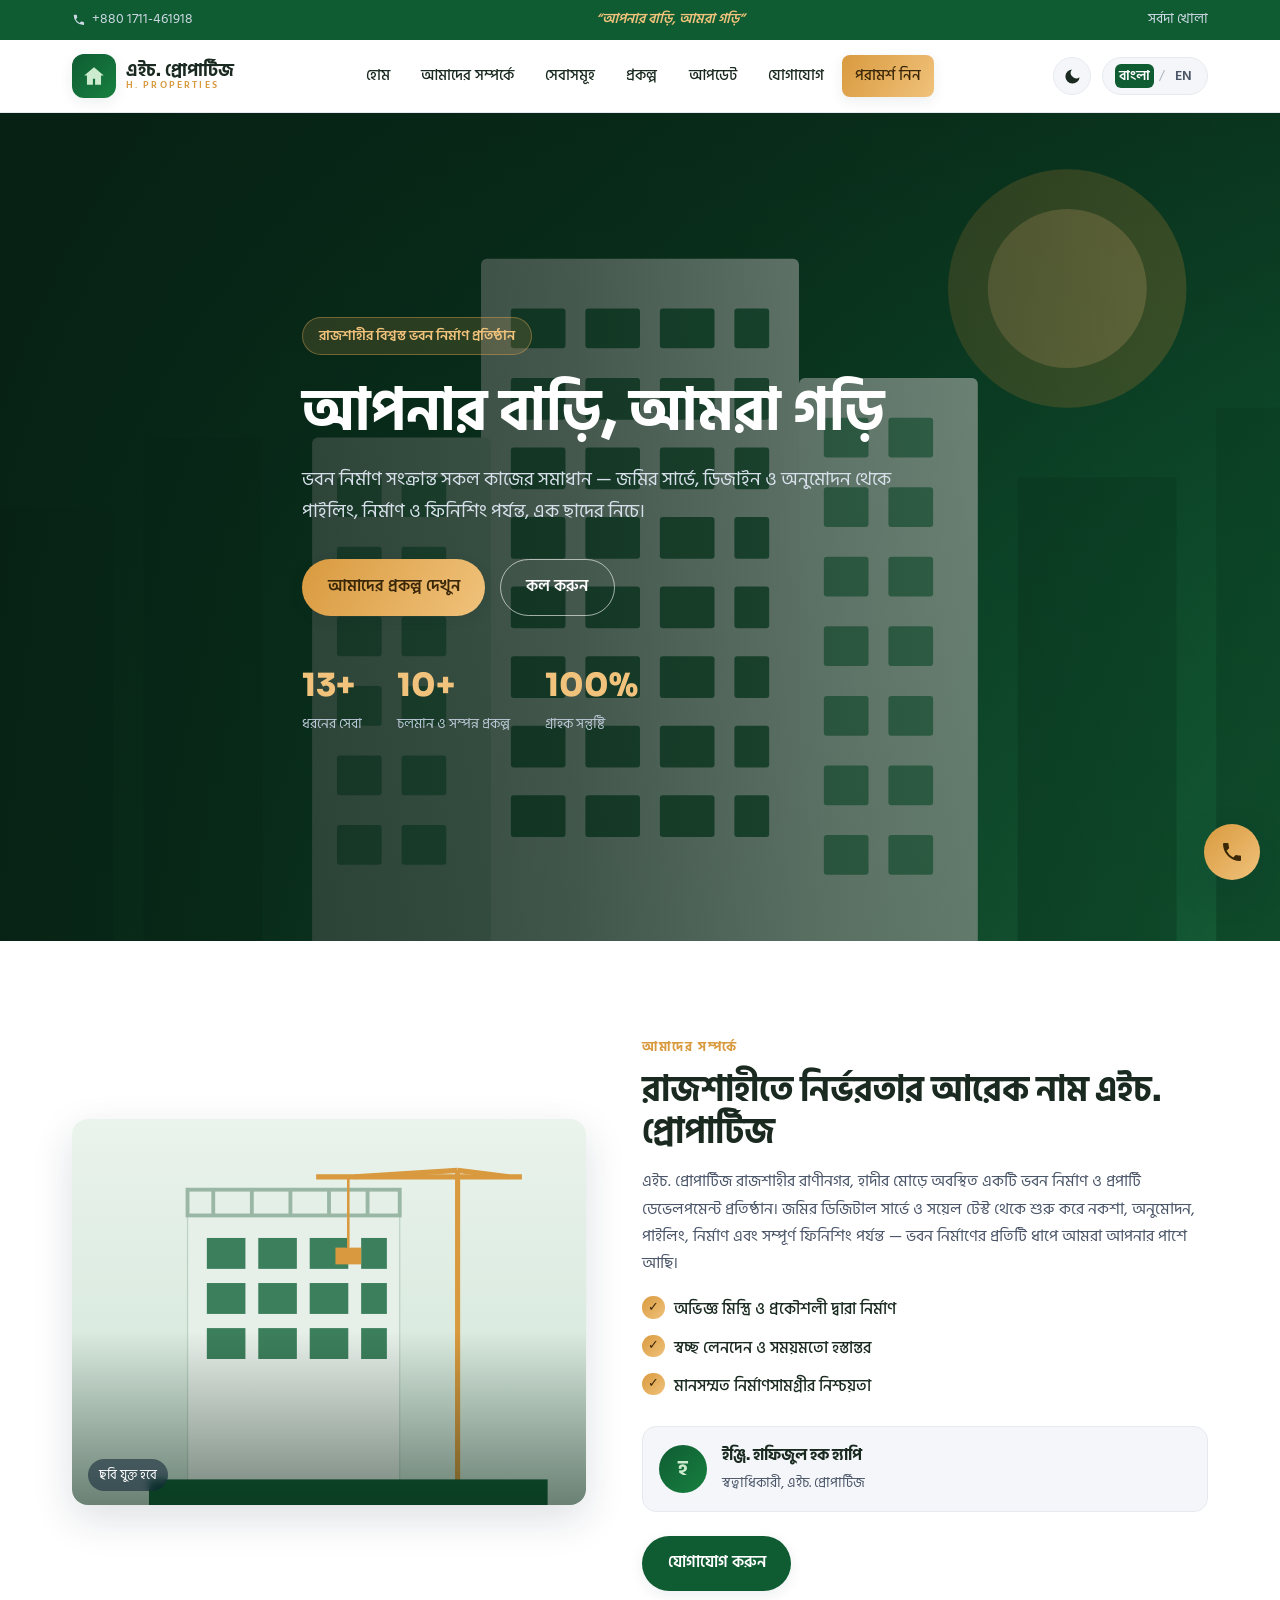
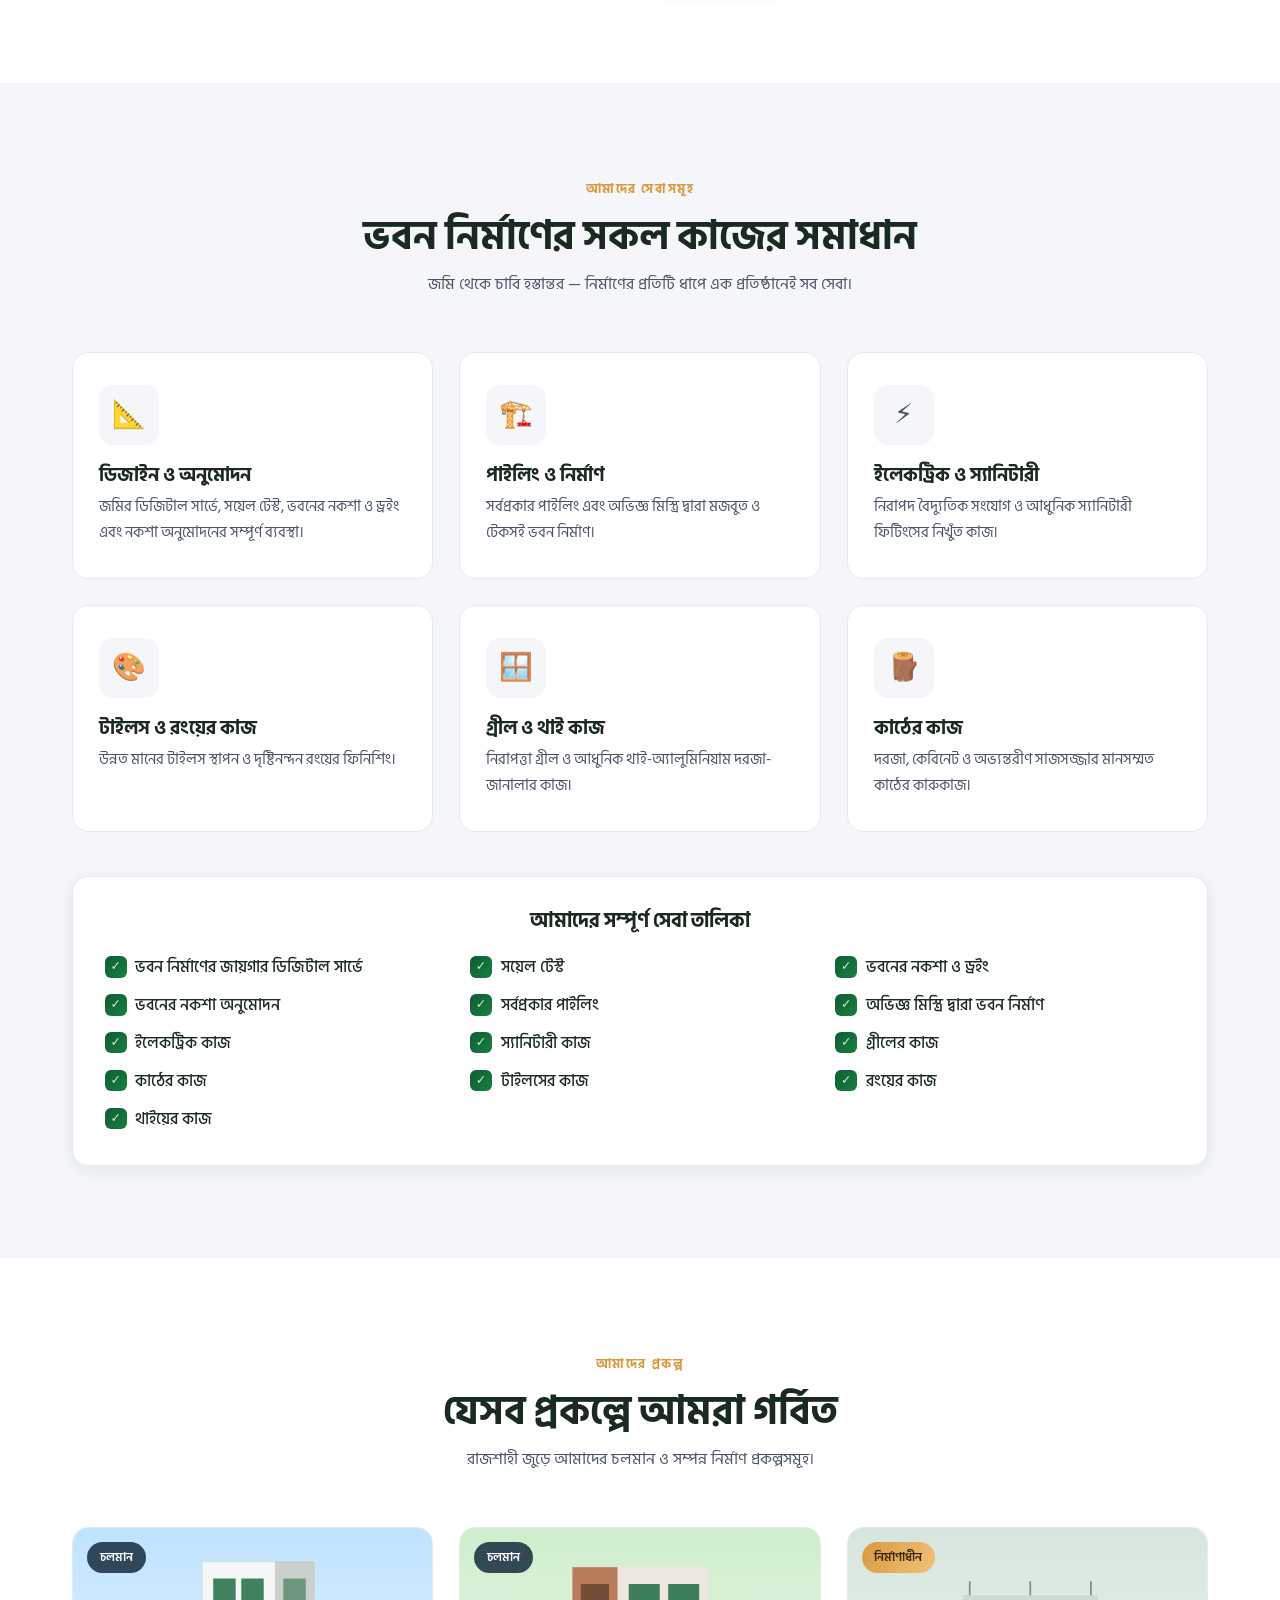
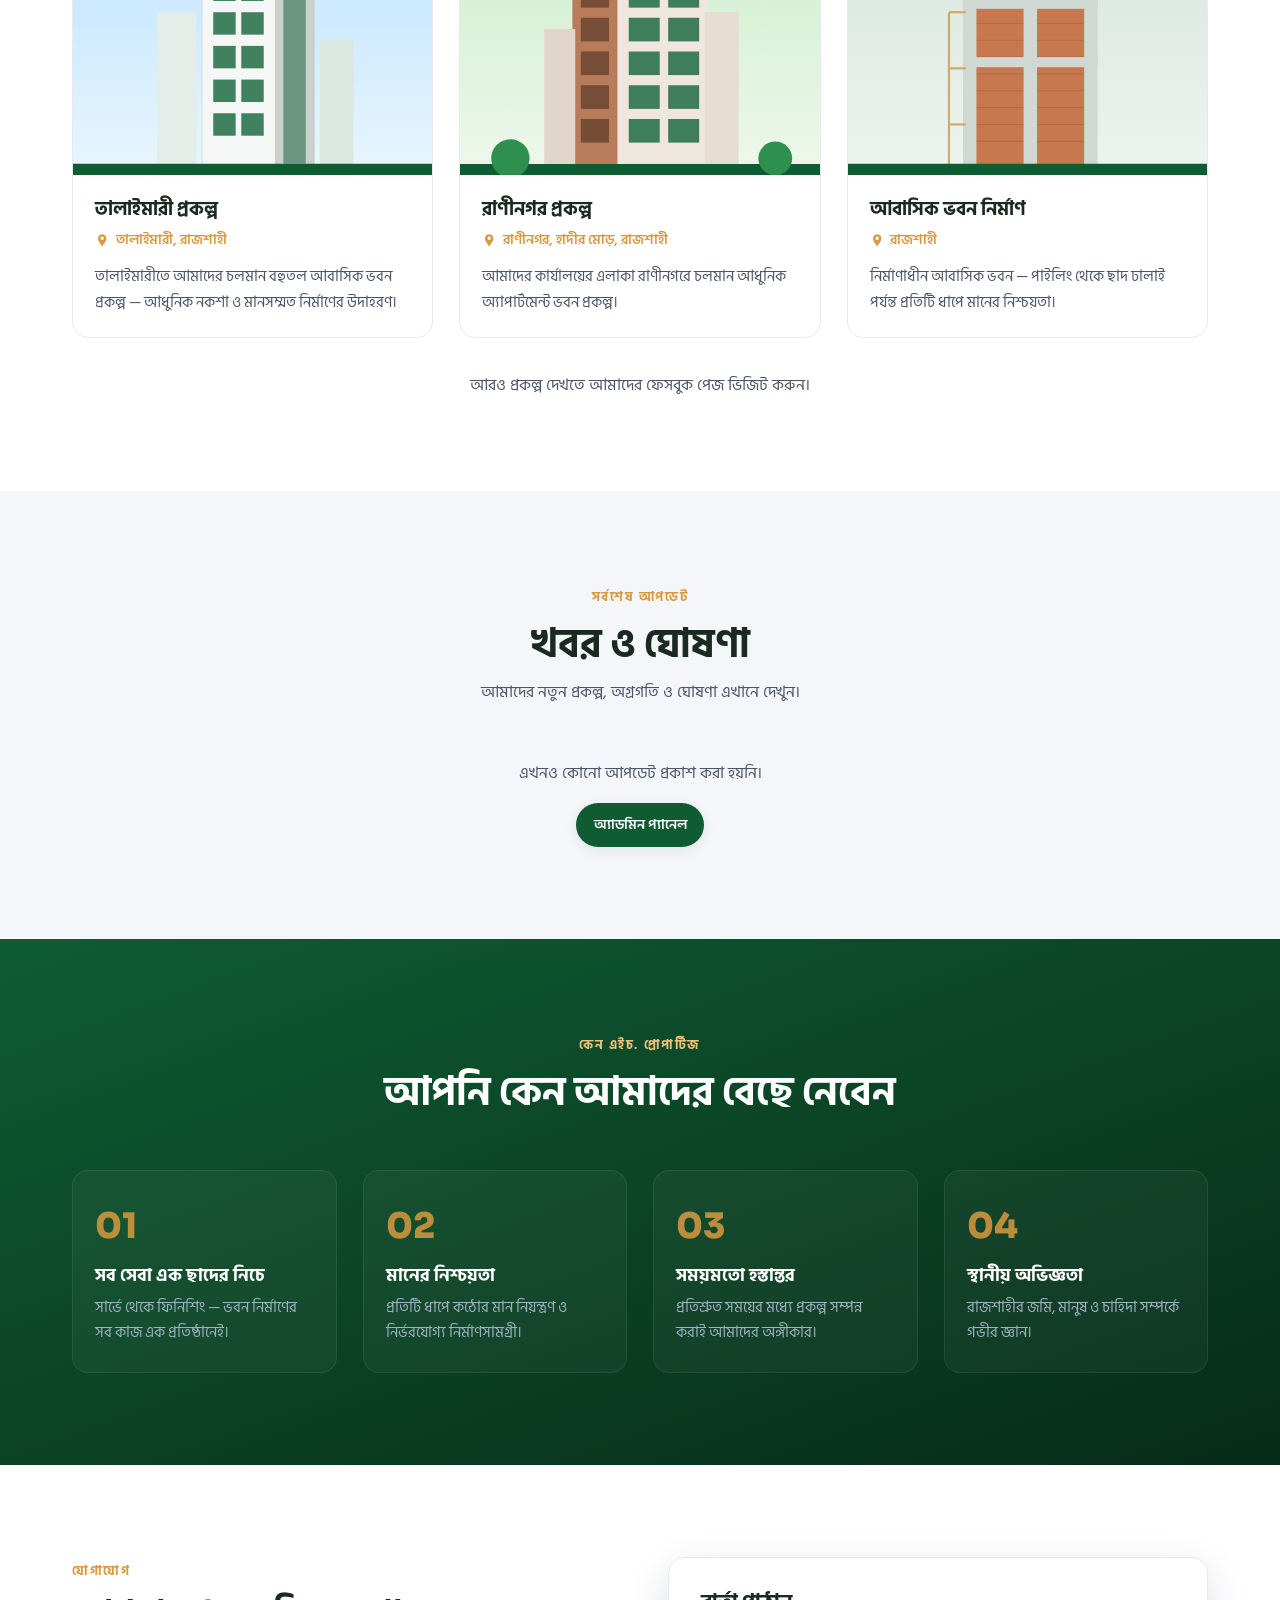
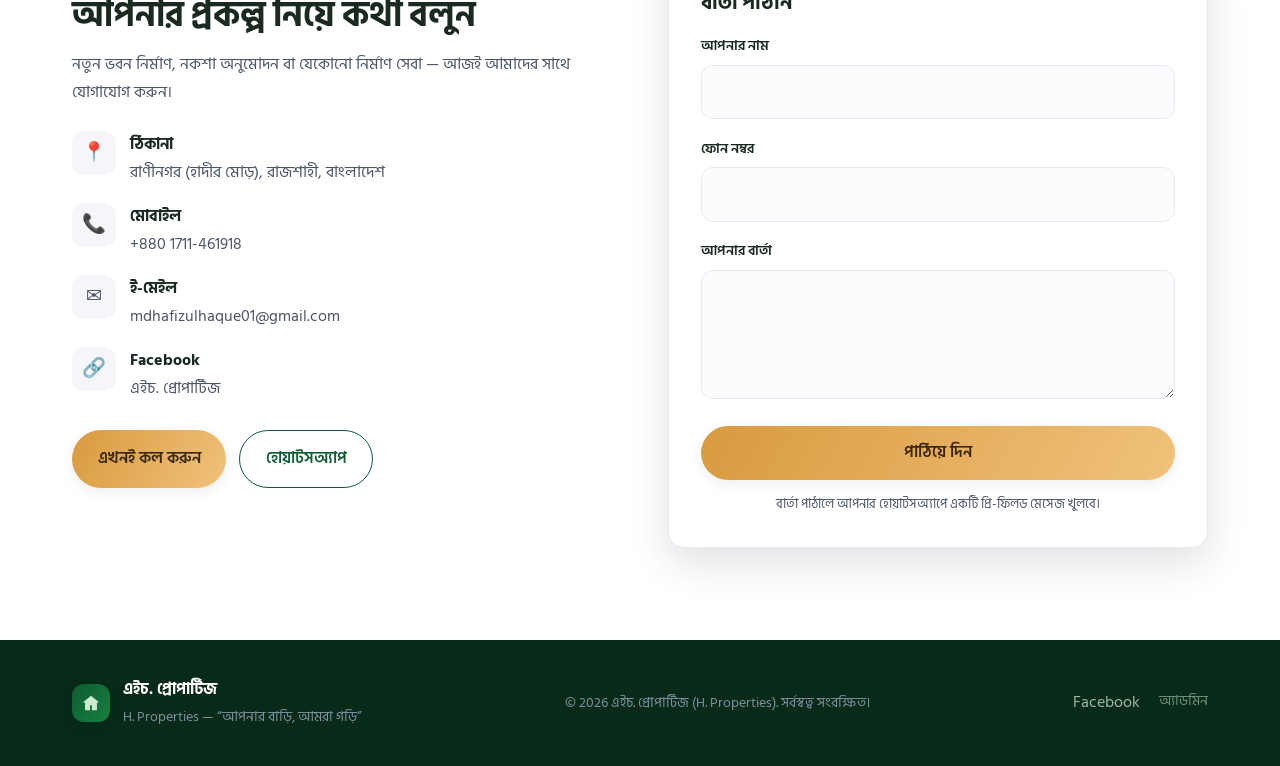
==== commit 8129afc9: "Add dark/light theme, post editing, multi-image sliders, and post links - Light/dark theme toggle (p" ====
--- a/index.html
+++ b/index.html
@@ -13,6 +13,15 @@
   <link href="https://fonts.googleapis.com/css2?family=Hind+Siliguri:wght@400;500;600;700&family=Sora:wght@500;600;700;800&display=swap" rel="stylesheet" />
   <link rel="icon" href="data:image/svg+xml,%3Csvg xmlns='http://www.w3.org/2000/svg' viewBox='0 0 64 64'%3E%3Crect width='64' height='64' rx='14' fill='%230f5c33'/%3E%3Cpath d='M32 14 15 28h5v20h24V28h5z' fill='%237bc47f'/%3E%3Ctext x='50%25' y='60%25' font-family='Arial' font-size='16' font-weight='700' fill='%230f5c33' text-anchor='middle'%3EH%3C/text%3E%3C/svg%3E" />
   <link rel="stylesheet" href="styles.css" />
+  <script>
+    (function () {
+      try {
+        var t = localStorage.getItem("hp_theme");
+        if (!t) t = window.matchMedia("(prefers-color-scheme: dark)").matches ? "dark" : "light";
+        document.documentElement.setAttribute("data-theme", t);
+      } catch (e) {}
+    })();
+  </script>
 </head>
 <body>
   <!-- Top bar -->
@@ -48,6 +57,10 @@
         <a href="#contact" class="btn btn--sm btn--gold nav__cta" data-bn="পরামর্শ নিন" data-en="Get a Quote">পরামর্শ নিন</a>
       </nav>
       <div class="nav__right">
+        <button class="theme-toggle" id="themeToggle" aria-label="Toggle dark mode" title="Light / Dark">
+          <svg class="ico-moon" viewBox="0 0 24 24"><path d="M21 12.8A9 9 0 1 1 11.2 3a7 7 0 0 0 9.8 9.8z"/></svg>
+          <svg class="ico-sun" viewBox="0 0 24 24"><path d="M12 17a5 5 0 1 1 0-10 5 5 0 0 1 0 10zm0-13a1 1 0 0 1 1 1V4a1 1 0 0 1-2 0 1 1 0 0 1 1-1zm0 15a1 1 0 0 1 1 1 1 1 0 0 1-2 0 1 1 0 0 1 1-1zm9-8a1 1 0 0 1 0 2h0a1 1 0 0 1 0-2zM4 11a1 1 0 0 1 0 2H3a1 1 0 0 1 0-2zm14.7-6.7a1 1 0 0 1 1.4 1.4l-.7.7A1 1 0 0 1 18 5zM5.6 17.7a1 1 0 0 1 1.4 1.4l-.7.7a1 1 0 0 1-1.4-1.4zm12.7 0 .7.7a1 1 0 0 1-1.4 1.4l-.7-.7a1 1 0 0 1 1.4-1.4zM5.6 6.3l-.7-.7a1 1 0 0 1 1.4-1.4l.7.7A1 1 0 0 1 5.6 6.3z"/></svg>
+        </button>
         <button class="lang" id="langToggle" aria-label="Switch language">
           <span class="lang__opt is-active" data-lang="bn">বাংলা</span>
           <span class="lang__sep">/</span>
--- a/styles.css
+++ b/styles.css
@@ -8,6 +8,11 @@
   --muted:#f4f6f9;
   --line:#e6eaf0;
   --white:#ffffff;
+  --page:#ffffff;
+  --card:#ffffff;
+  --nav-bg:rgba(255,255,255,.86);
+  --nav-bg-scrolled:rgba(255,255,255,.96);
+  --input-bg:#fbfcfe;
   --radius:16px;
   --shadow-sm:0 4px 14px rgba(15,36,56,.08);
   --shadow-md:0 14px 40px rgba(15,36,56,.14);
@@ -16,14 +21,30 @@
   --sans:"Hind Siliguri","Segoe UI",system-ui,-apple-system,sans-serif;
   --display:"Sora","Hind Siliguri",system-ui,sans-serif;
 }
+:root[data-theme="dark"]{
+  --gold:#e6b45f;
+  --ink:#eaf2ec;
+  --body:#a9b8ae;
+  --muted:#12211a;
+  --line:#26332b;
+  --page:#0e1b15;
+  --card:#152420;
+  --nav-bg:rgba(14,27,21,.85);
+  --nav-bg-scrolled:rgba(14,27,21,.95);
+  --input-bg:#0e1b15;
+  --shadow-sm:0 4px 14px rgba(0,0,0,.30);
+  --shadow-md:0 14px 40px rgba(0,0,0,.45);
+  --shadow-lg:0 30px 70px rgba(0,0,0,.55);
+}
 *{box-sizing:border-box;margin:0;padding:0}
 html{scroll-behavior:smooth}
 body{
   font-family:var(--sans);
   color:var(--body);
-  background:var(--white);
+  background:var(--page);
   line-height:1.7;
   overflow-x:hidden;
+  transition:background .3s,color .3s;
 }
 img{max-width:100%;display:block}
 a{color:inherit;text-decoration:none}
@@ -59,9 +80,9 @@
 .topbar a:hover{color:var(--gold-2)}
 
 /* ---------- Nav ---------- */
-.nav{position:sticky;top:0;z-index:60;background:rgba(255,255,255,.86);backdrop-filter:blur(12px);
+.nav{position:sticky;top:0;z-index:60;background:var(--nav-bg);backdrop-filter:blur(12px);
   border-bottom:1px solid var(--line);transition:box-shadow .3s,background .3s}
-.nav.scrolled{box-shadow:var(--shadow-sm);background:rgba(255,255,255,.96)}
+.nav.scrolled{box-shadow:var(--shadow-sm);background:var(--nav-bg-scrolled)}
 .nav__inner{display:flex;align-items:center;justify-content:space-between;height:72px;gap:1rem}
 .brand{display:flex;align-items:center;gap:.6rem}
 .brand__mark{width:44px;height:44px;border-radius:12px;background:linear-gradient(135deg,var(--navy),var(--navy-2));
@@ -152,7 +173,7 @@
   display:grid;place-items:center;font-size:.8rem;font-weight:700}
 
 /* ---------- Cards (services) ---------- */
-.card{background:#fff;border:1px solid var(--line);border-radius:var(--radius);padding:32px 26px;
+.card{background:var(--card);border:1px solid var(--line);border-radius:var(--radius);padding:32px 26px;
   transition:transform .35s,box-shadow .35s,border-color .35s;position:relative;overflow:hidden}
 .card::before{content:"";position:absolute;left:0;top:0;height:4px;width:0;
   background:linear-gradient(90deg,var(--gold),var(--gold-2));transition:width .4s}
@@ -165,7 +186,7 @@
 .card p{font-size:.96rem}
 
 /* ---------- Projects ---------- */
-.project{background:#fff;border:1px solid var(--line);border-radius:var(--radius);overflow:hidden;
+.project{background:var(--card);border:1px solid var(--line);border-radius:var(--radius);overflow:hidden;
   transition:transform .35s,box-shadow .35s}
 .project:hover{transform:translateY(-8px);box-shadow:var(--shadow-md)}
 .project__img{position:relative;aspect-ratio:16/11;
@@ -185,7 +206,7 @@
 
 /* ---------- Posts (updates) ---------- */
 #postsGrid:empty{display:none}
-.post{background:#fff;border:1px solid var(--line);border-radius:var(--radius);overflow:hidden;
+.post{background:var(--card);border:1px solid var(--line);border-radius:var(--radius);overflow:hidden;
   display:flex;flex-direction:column;transition:transform .35s,box-shadow .35s}
 .post:hover{transform:translateY(-6px);box-shadow:var(--shadow-md)}
 .post__img{aspect-ratio:16/10;background:linear-gradient(135deg,#1c7a42,#0d3f24);background-size:cover;background-position:center}
@@ -193,6 +214,10 @@
 .post__date{font-size:.82rem;color:var(--gold);font-weight:600;margin-bottom:.4rem}
 .post__body h3{font-size:1.15rem;margin-bottom:.5rem}
 .post__body p{font-size:.94rem;white-space:pre-wrap}
+.post__link{margin-top:auto;padding-top:.9rem;color:var(--navy);font-weight:700;font-size:.92rem;
+  align-self:flex-start;transition:gap .2s,color .2s}
+:root[data-theme="dark"] .post__link{color:var(--gold)}
+.post__link:hover{color:var(--gold);text-decoration:underline}
 .posts-empty{text-align:center;color:var(--body);display:flex;flex-direction:column;align-items:center;gap:1rem}
 
 /* ---------- Why us (dark) ---------- */
@@ -213,12 +238,12 @@
 .contact__list strong{color:var(--ink)}
 .contact__list a:hover{color:var(--gold)}
 .contact__cta{display:flex;flex-wrap:wrap;gap:.8rem}
-.contact__form{background:#fff;border:1px solid var(--line);border-radius:var(--radius);padding:32px;box-shadow:var(--shadow-md)}
+.contact__form{background:var(--card);border:1px solid var(--line);border-radius:var(--radius);padding:32px;box-shadow:var(--shadow-md)}
 .contact__form h3{margin-bottom:1.2rem;font-size:1.3rem}
 .field{margin-bottom:1.1rem}
 .field label{display:block;font-size:.9rem;font-weight:600;color:var(--ink);margin-bottom:.4rem}
 .field input,.field textarea{width:100%;padding:.85rem 1rem;border:1.5px solid var(--line);border-radius:12px;
-  font-family:var(--sans);font-size:.98rem;color:var(--ink);background:#fbfcfe;transition:border-color .25s,box-shadow .25s}
+  font-family:var(--sans);font-size:.98rem;color:var(--ink);background:var(--input-bg);transition:border-color .25s,box-shadow .25s}
 .field input:focus,.field textarea:focus{outline:none;border-color:var(--gold);box-shadow:0 0 0 4px rgba(224,169,85,.16)}
 .field textarea{resize:vertical}
 .form__note{font-size:.82rem;color:var(--body);margin-top:.8rem;text-align:center}
@@ -259,7 +284,7 @@
 }
 @media (max-width:820px){
   .nav__links{position:fixed;top:112px;right:0;left:0;flex-direction:column;align-items:stretch;
-    background:#fff;padding:16px 22px 26px;gap:.2rem;box-shadow:var(--shadow-md);
+    background:var(--card);padding:16px 22px 26px;gap:.2rem;box-shadow:var(--shadow-md);
     transform:translateY(-140%);transition:transform .4s;border-bottom:1px solid var(--line)}
   .nav__links.open{transform:none}
   .nav__links>a{padding:.85rem .6rem;border-bottom:1px solid var(--line)}
@@ -277,11 +302,11 @@
 }
 
 /* ---------- Admin page ---------- */
-.admin-body{background:#eef2f7;min-height:100vh;font-family:var(--sans)}
+.admin-body{background:var(--muted);min-height:100vh;font-family:var(--sans);color:var(--body)}
 .admin-shell{max-width:900px;margin:0 auto;padding:40px 22px}
 .admin-top{display:flex;align-items:center;justify-content:space-between;margin-bottom:28px;flex-wrap:wrap;gap:1rem}
 .admin-top .brand__bn{font-size:1.2rem}
-.admin-card{background:#fff;border:1px solid var(--line);border-radius:var(--radius);padding:30px;box-shadow:var(--shadow-sm);margin-bottom:26px}
+.admin-card{background:var(--card);border:1px solid var(--line);border-radius:var(--radius);padding:30px;box-shadow:var(--shadow-sm);margin-bottom:26px}
 .admin-card h2{font-size:1.3rem;margin-bottom:1.1rem}
 .login-wrap{max-width:400px;margin:8vh auto 0}
 .login-wrap .admin-card{padding:36px}
@@ -309,7 +334,7 @@
   background:linear-gradient(135deg,var(--navy),var(--navy-2));color:#cdeccf;font-family:var(--display);font-weight:700;font-size:1.3rem}
 .owner strong{color:var(--ink);font-family:var(--display)}
 .owner__role{font-size:.9rem;color:var(--body)}
-.services-all{margin-top:44px;background:#fff;border:1px solid var(--line);border-radius:var(--radius);
+.services-all{margin-top:44px;background:var(--card);border:1px solid var(--line);border-radius:var(--radius);
   padding:32px;box-shadow:var(--shadow-sm)}
 .services-all h3{text-align:center;font-size:1.25rem;margin-bottom:1.4rem}
 .services-list{list-style:none;display:grid;grid-template-columns:repeat(3,1fr);gap:.7rem 1.6rem}
@@ -321,3 +346,48 @@
 .projects-note a{color:var(--navy);font-weight:600;text-decoration:underline}
 @media (max-width:820px){.services-list{grid-template-columns:repeat(2,1fr)}.topbar__slogan{display:none}}
 @media (max-width:520px){.services-list{grid-template-columns:1fr}}
+
+/* ---------- Theme toggle ---------- */
+.theme-toggle{width:38px;height:38px;border-radius:50%;border:1px solid var(--line);background:var(--muted);
+  color:var(--ink);cursor:pointer;display:grid;place-items:center;transition:background .25s,transform .25s,color .25s}
+.theme-toggle:hover{transform:translateY(-2px)}
+.theme-toggle svg{width:19px;height:19px;fill:currentColor}
+.theme-toggle .ico-sun{display:none}
+.theme-toggle .ico-moon{display:block}
+:root[data-theme="dark"] .theme-toggle .ico-sun{display:block}
+:root[data-theme="dark"] .theme-toggle .ico-moon{display:none}
+
+/* ---------- Image slider (project & post cards) ---------- */
+.slider{position:relative;overflow:hidden}
+.slider__track{display:flex;transition:transform .5s cubic-bezier(.2,.7,.2,1);height:100%}
+.slider__slide{min-width:100%;height:100%;background-size:cover;background-position:center}
+.slider__btn{position:absolute;top:50%;transform:translateY(-50%);width:34px;height:34px;border-radius:50%;
+  border:none;background:rgba(10,20,15,.55);color:#fff;cursor:pointer;display:grid;place-items:center;
+  opacity:0;transition:opacity .25s,background .25s;z-index:2;backdrop-filter:blur(3px)}
+.slider__btn:hover{background:rgba(10,20,15,.8)}
+.slider:hover .slider__btn{opacity:1}
+.slider__btn--prev{left:10px}
+.slider__btn--next{right:10px}
+.slider__btn svg{width:16px;height:16px;fill:none;stroke:currentColor;stroke-width:2.5;stroke-linecap:round;stroke-linejoin:round}
+.slider__dots{position:absolute;bottom:10px;left:0;right:0;display:flex;justify-content:center;gap:6px;z-index:2}
+.slider__dot{width:7px;height:7px;border-radius:50%;background:rgba(255,255,255,.55);cursor:pointer;transition:.25s;border:none;padding:0}
+.slider__dot.active{background:#fff;width:20px;border-radius:4px}
+@media (hover:none){.slider__btn{opacity:1;width:30px;height:30px}}
+
+/* ---------- Admin: multi-image + edit ---------- */
+.img-chips{display:flex;flex-wrap:wrap;gap:10px;margin-bottom:1rem}
+.img-chip{position:relative;width:84px;height:84px;border-radius:10px;background:var(--muted) center/cover no-repeat;
+  border:1px solid var(--line);overflow:hidden}
+.img-chip__del{position:absolute;top:3px;right:3px;width:20px;height:20px;border-radius:50%;border:none;
+  background:rgba(192,57,43,.92);color:#fff;font-size:13px;line-height:1;cursor:pointer;display:grid;place-items:center}
+.img-chip__badge{position:absolute;bottom:0;left:0;right:0;background:rgba(15,92,51,.85);color:#fff;font-size:.62rem;
+  text-align:center;padding:1px 0;font-weight:600}
+.admin-post__thumb-wrap{position:relative;flex:none}
+.admin-post__count{position:absolute;bottom:3px;right:3px;background:rgba(10,20,15,.8);color:#fff;font-size:.62rem;
+  padding:1px 5px;border-radius:6px;font-weight:600}
+.editing-banner{background:linear-gradient(120deg,var(--gold),var(--gold-2));color:#3a2708;padding:.5rem 1rem;
+  border-radius:10px;font-weight:600;font-size:.9rem;margin-bottom:1rem;display:none}
+.editing-banner.show{display:block}
+.admin-post__actions{display:flex;flex-direction:column;gap:.5rem}
+.btn--edit{--bg:var(--muted);--fg:var(--ink);box-shadow:none;padding:.5rem .9rem;font-size:.85rem;border:1px solid var(--line)}
+.btn--edit:hover{--bg:var(--navy);--fg:#fff}
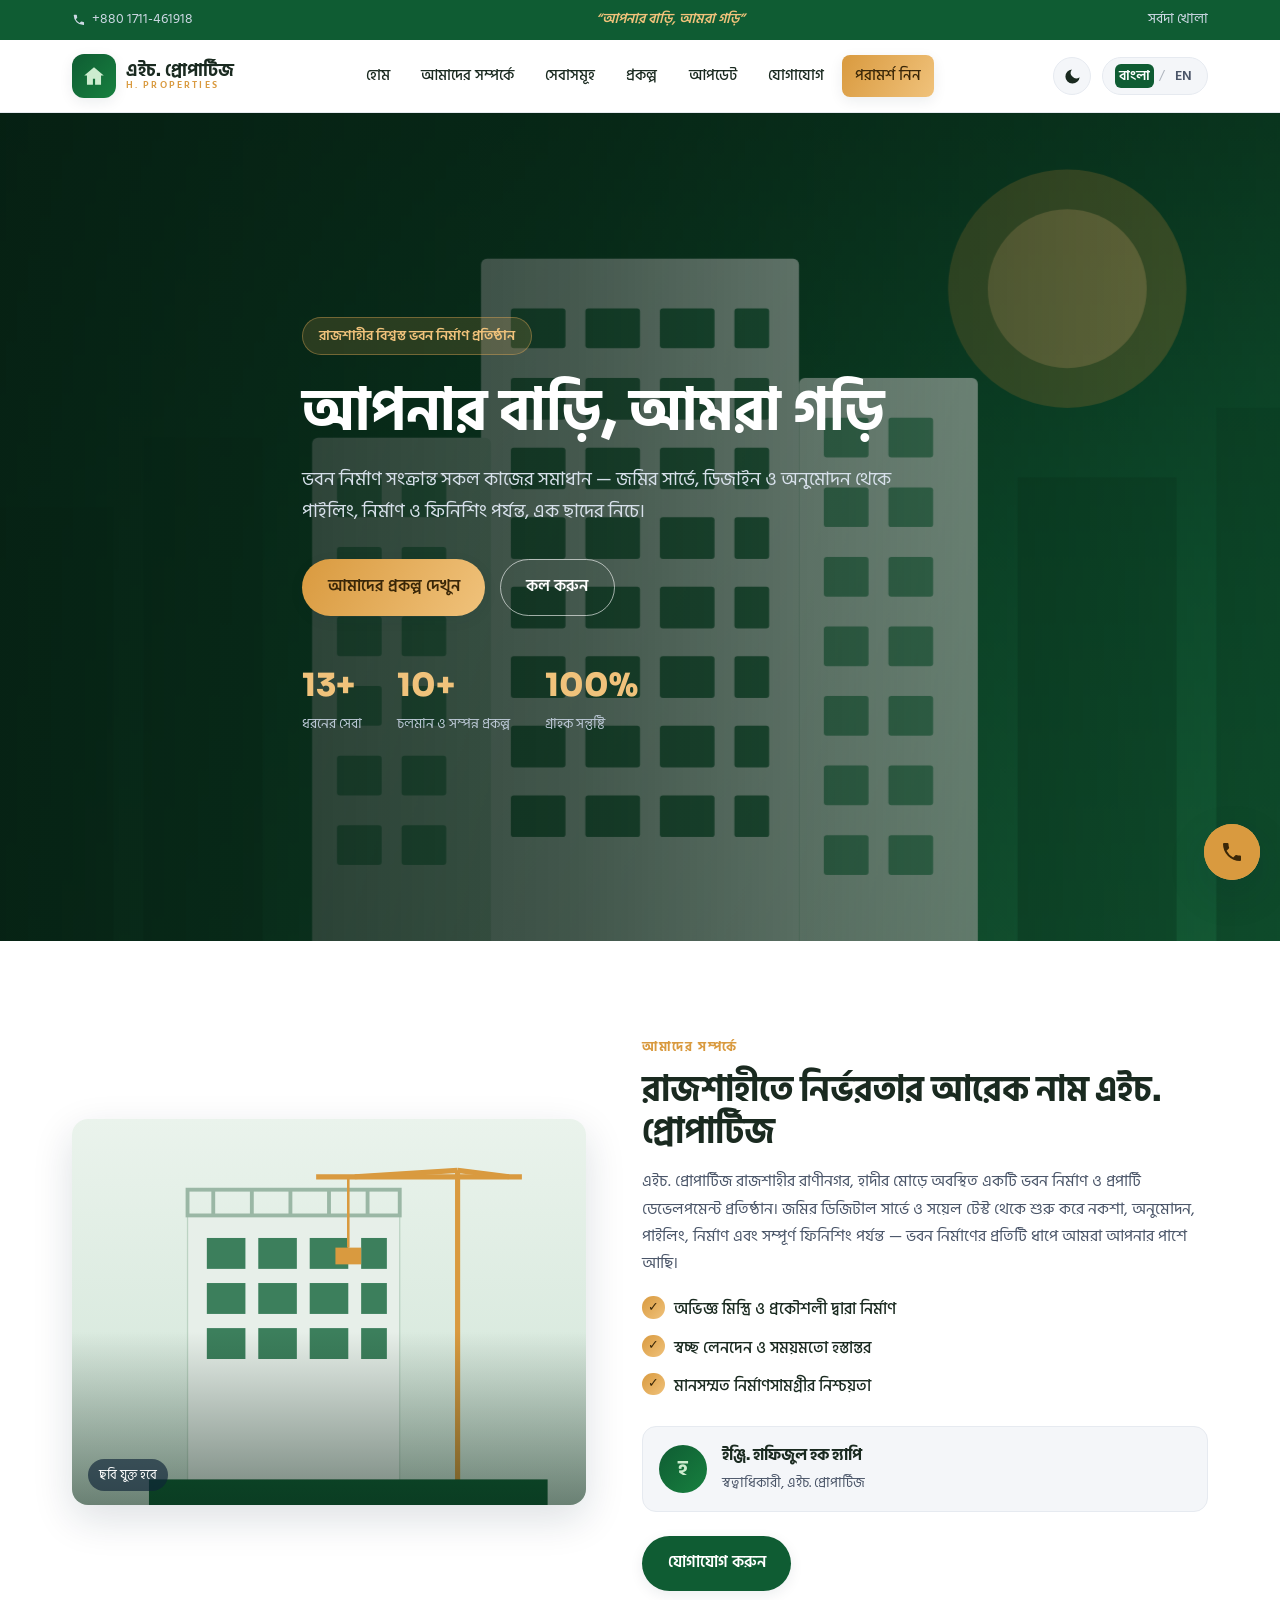
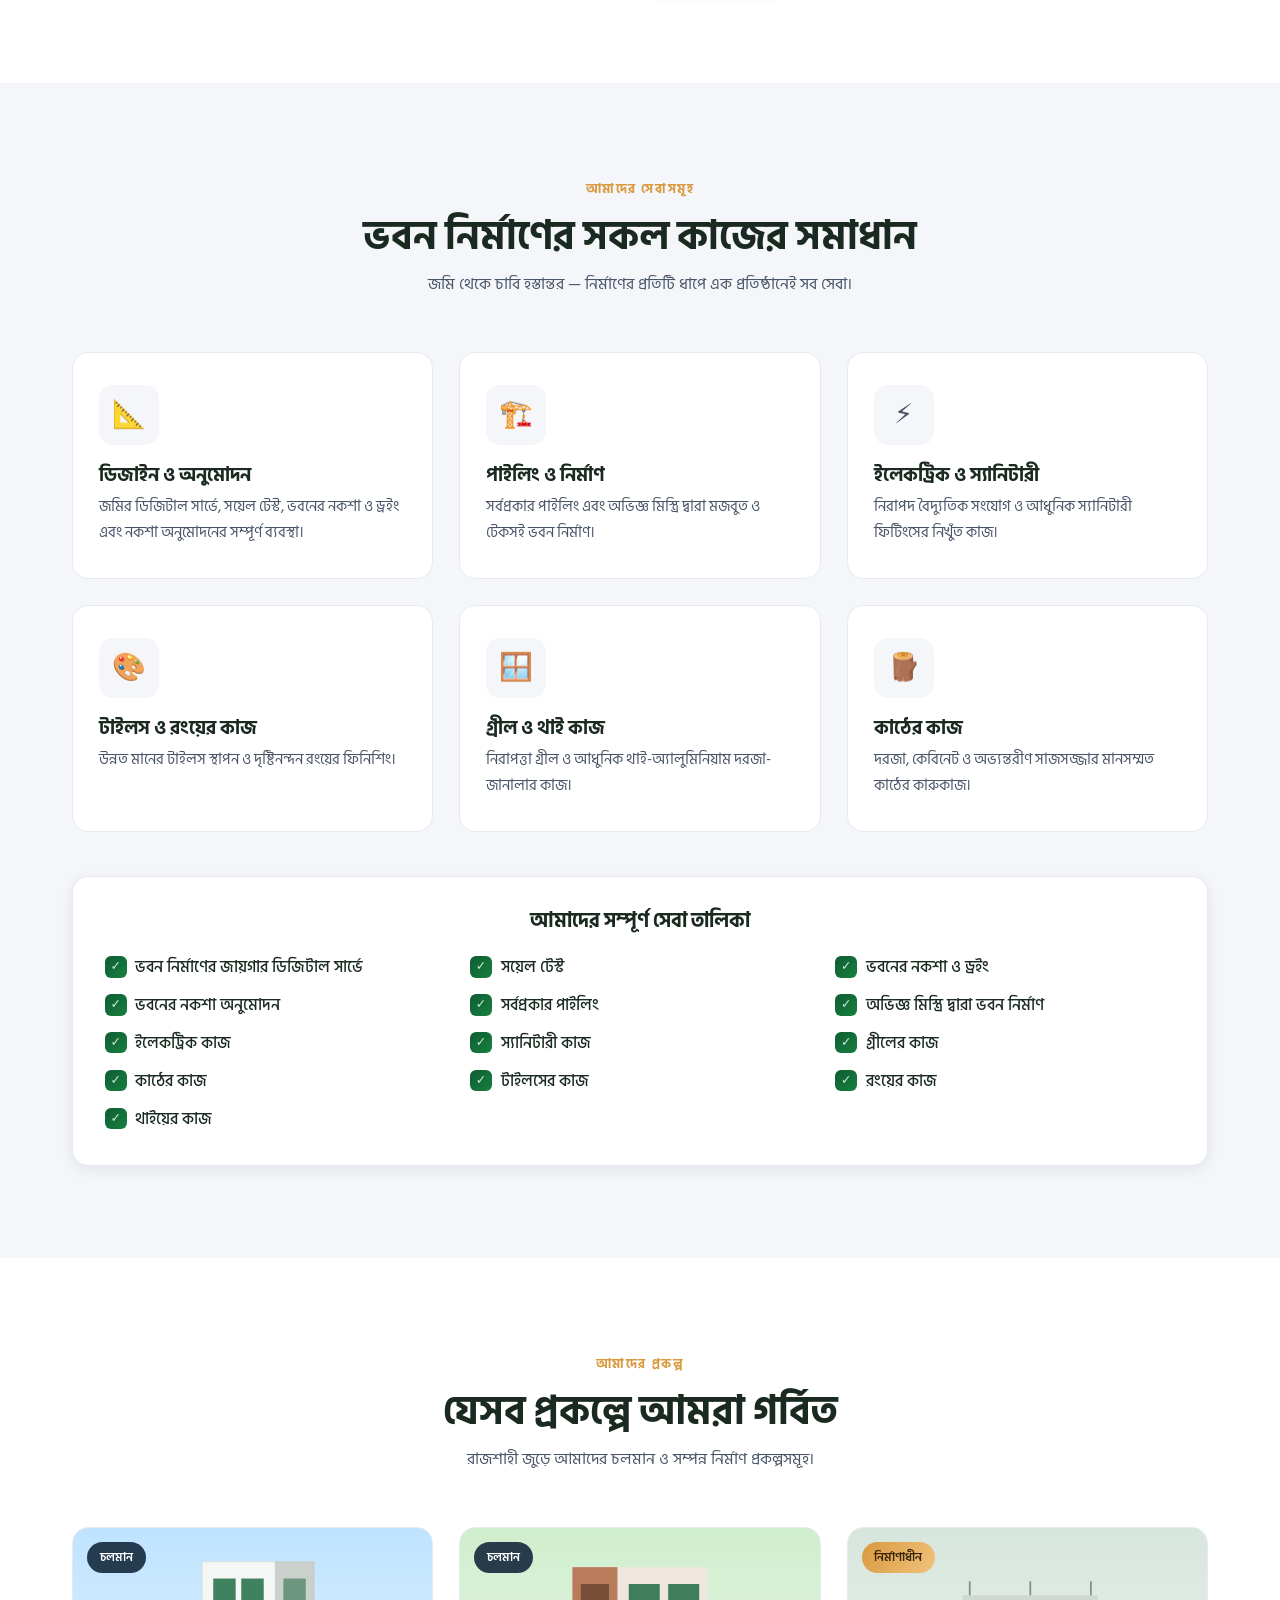
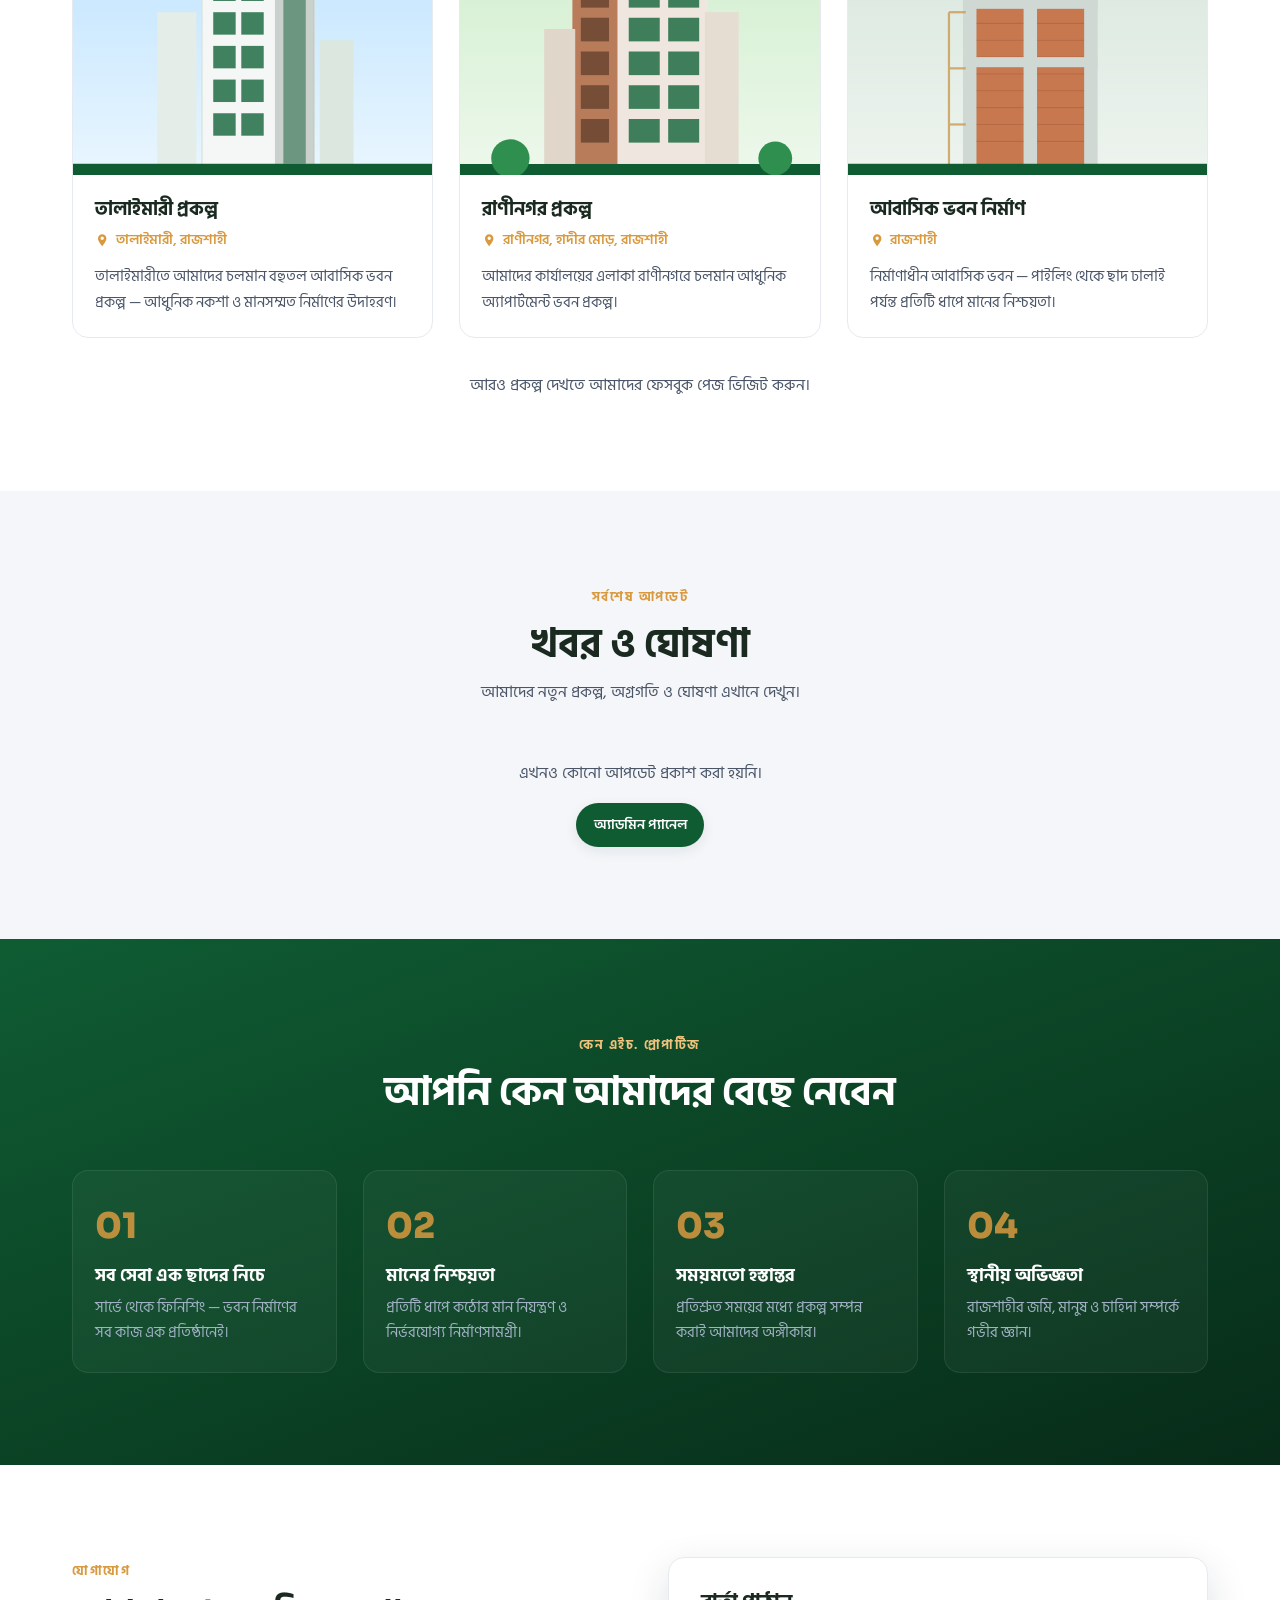
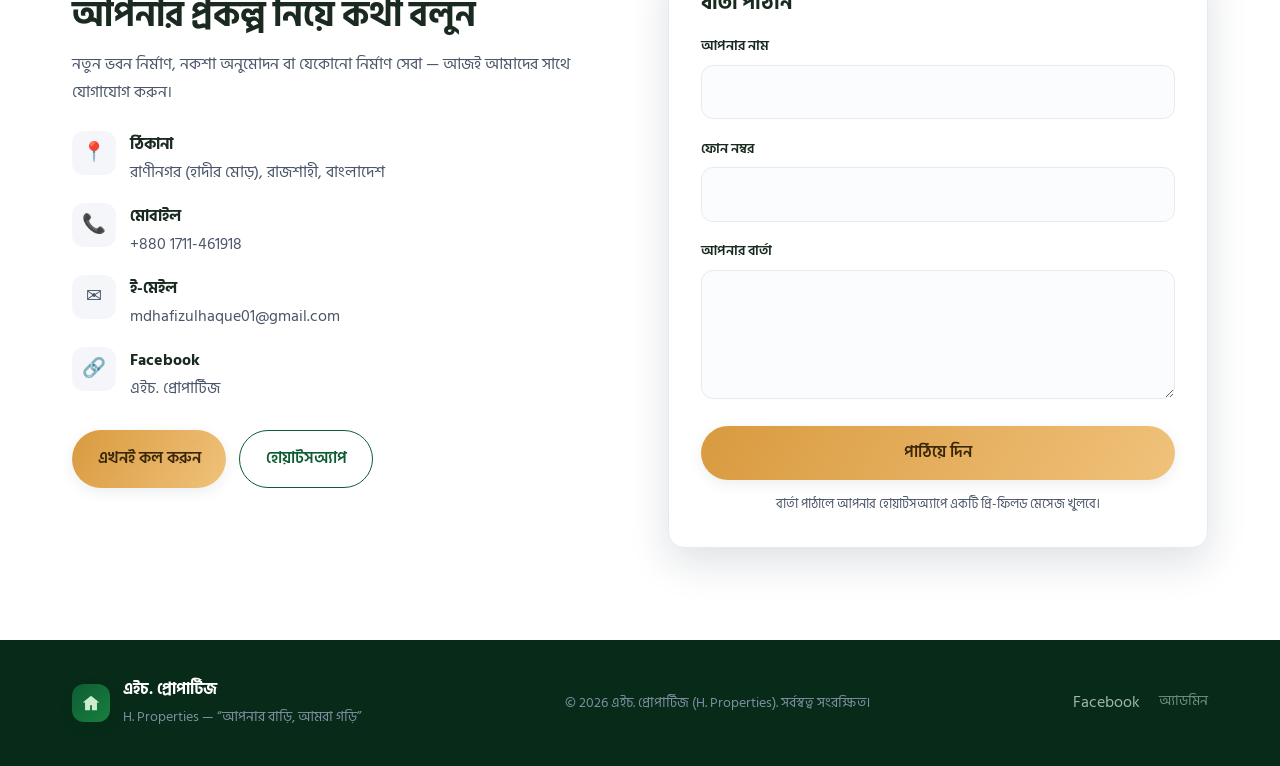
==== commit 63f47e3b: "Add Supabase backend: posts + images shared with all visitors - config.js holds Supabase URL + publi" ====
--- a/index.html
+++ b/index.html
@@ -330,6 +330,7 @@
     <svg viewBox="0 0 24 24"><path d="M6.6 10.8a15.5 15.5 0 0 0 6.6 6.6l2.2-2.2a1 1 0 0 1 1-.24 11.4 11.4 0 0 0 3.6.58 1 1 0 0 1 1 1V20a1 1 0 0 1-1 1A17 17 0 0 1 3 4a1 1 0 0 1 1-1h3.5a1 1 0 0 1 1 1 11.4 11.4 0 0 0 .58 3.6 1 1 0 0 1-.24 1z"/></svg>
   </a>
 
+  <script src="config.js"></script>
   <script src="store.js"></script>
   <script src="script.js"></script>
 </body>
--- a/styles.css
+++ b/styles.css
@@ -10,8 +10,8 @@
   --white:#ffffff;
   --page:#ffffff;
   --card:#ffffff;
-  --nav-bg:rgba(255,255,255,.86);
-  --nav-bg-scrolled:rgba(255,255,255,.96);
+  --nav-bg:rgba(255,255,255,.94);
+  --nav-bg-scrolled:rgba(255,255,255,.98);
   --input-bg:#fbfcfe;
   --radius:16px;
   --shadow-sm:0 4px 14px rgba(15,36,56,.08);
@@ -80,7 +80,7 @@
 .topbar a:hover{color:var(--gold-2)}
 
 /* ---------- Nav ---------- */
-.nav{position:sticky;top:0;z-index:60;background:var(--nav-bg);backdrop-filter:blur(12px);
+.nav{position:sticky;top:0;z-index:60;background:var(--nav-bg);
   border-bottom:1px solid var(--line);transition:box-shadow .3s,background .3s}
 .nav.scrolled{box-shadow:var(--shadow-sm);background:var(--nav-bg-scrolled)}
 .nav__inner{display:flex;align-items:center;justify-content:space-between;height:72px;gap:1rem}
@@ -119,7 +119,7 @@
   background:
     url("assets/hero.svg") center/cover no-repeat,
     linear-gradient(135deg,#0d3f24,#155e33);
-  transform:scale(1.08);animation:kenburns 18s ease-in-out infinite alternate}
+  transform:scale(1.08);animation:kenburns 18s ease-in-out infinite alternate;will-change:transform}
 @keyframes kenburns{from{transform:scale(1.08) translateY(0)}to{transform:scale(1.16) translateY(-14px)}}
 .hero__overlay{position:absolute;inset:0;
   background:linear-gradient(90deg,rgba(6,30,18,.92) 0%,rgba(6,30,18,.72) 45%,rgba(6,30,18,.32) 100%)}
@@ -162,7 +162,7 @@
 .about__media::after{content:"";position:absolute;inset:0;
   background:linear-gradient(180deg,transparent 55%,rgba(6,30,18,.5))}
 .slot-note{position:absolute;left:16px;bottom:14px;z-index:2;color:#fff;font-size:.82rem;
-  background:rgba(15,36,56,.55);padding:.3rem .7rem;border-radius:999px;backdrop-filter:blur(4px)}
+  background:rgba(15,36,56,.65);padding:.3rem .7rem;border-radius:999px}
 .about__body .kicker{margin-bottom:.6rem}
 .about__body h2{font-size:clamp(1.6rem,3vw,2.2rem);margin-bottom:1rem}
 .about__body p{margin-bottom:1.2rem}
@@ -195,8 +195,8 @@
 .project__img[data-slot="project-2"]{background-image:url("assets/proj2.svg");background-size:cover}
 .project__img[data-slot="project-3"]{background-image:url("assets/proj3.svg");background-size:cover}
 .project:hover .project__img{filter:brightness(1.05)}
-.badge{position:absolute;top:14px;left:14px;background:rgba(15,36,56,.82);color:#fff;font-size:.78rem;
-  font-weight:600;padding:.3rem .8rem;border-radius:999px;backdrop-filter:blur(4px)}
+.badge{position:absolute;top:14px;left:14px;background:rgba(15,36,56,.88);color:#fff;font-size:.78rem;
+  font-weight:600;padding:.3rem .8rem;border-radius:999px}
 .badge--gold{background:linear-gradient(120deg,var(--gold),var(--gold-2));color:#3a2708}
 .project__body{padding:22px}
 .project__body h3{font-size:1.2rem;margin-bottom:.5rem}
@@ -261,10 +261,12 @@
 /* ---------- Floating call button ---------- */
 .fab{position:fixed;right:20px;bottom:20px;z-index:70;width:56px;height:56px;border-radius:50%;
   background:linear-gradient(135deg,var(--gold),var(--gold-2));color:#3a2708;display:grid;place-items:center;
-  box-shadow:var(--shadow-md);animation:pulse 2.4s infinite}
+  box-shadow:var(--shadow-md);transition:transform .2s}
+.fab::after{content:"";position:absolute;inset:0;border-radius:50%;background:var(--gold);z-index:-1;
+  animation:pulse 2.4s ease-out infinite}
 .fab svg{width:24px;height:24px;fill:currentColor}
 .fab:hover{transform:scale(1.08)}
-@keyframes pulse{0%{box-shadow:0 0 0 0 rgba(224,169,85,.5)}70%{box-shadow:0 0 0 16px rgba(224,169,85,0)}100%{box-shadow:0 0 0 0 rgba(224,169,85,0)}}
+@keyframes pulse{0%{transform:scale(1);opacity:.5}70%{transform:scale(1.6);opacity:0}100%{transform:scale(1.6);opacity:0}}
 
 /* ---------- Scroll reveal ---------- */
 .reveal{opacity:0;transform:translateY(28px);transition:opacity .7s cubic-bezier(.2,.7,.2,1),transform .7s cubic-bezier(.2,.7,.2,1)}
@@ -272,8 +274,8 @@
 .grid .reveal.in{transition-delay:calc(var(--i,0)*80ms)}
 @media (prefers-reduced-motion:reduce){
   .reveal{opacity:1;transform:none;transition:none}
-  .hero__bg{animation:none}
-  .fab{animation:none}
+  .hero__bg{animation:none;will-change:auto}
+  .fab::after{animation:none}
 }
 
 /* ---------- Responsive ---------- */
@@ -362,8 +364,8 @@
 .slider__track{display:flex;transition:transform .5s cubic-bezier(.2,.7,.2,1);height:100%}
 .slider__slide{min-width:100%;height:100%;background-size:cover;background-position:center}
 .slider__btn{position:absolute;top:50%;transform:translateY(-50%);width:34px;height:34px;border-radius:50%;
-  border:none;background:rgba(10,20,15,.55);color:#fff;cursor:pointer;display:grid;place-items:center;
-  opacity:0;transition:opacity .25s,background .25s;z-index:2;backdrop-filter:blur(3px)}
+  border:none;background:rgba(10,20,15,.62);color:#fff;cursor:pointer;display:grid;place-items:center;
+  opacity:0;transition:opacity .25s,background .25s;z-index:2}
 .slider__btn:hover{background:rgba(10,20,15,.8)}
 .slider:hover .slider__btn{opacity:1}
 .slider__btn--prev{left:10px}
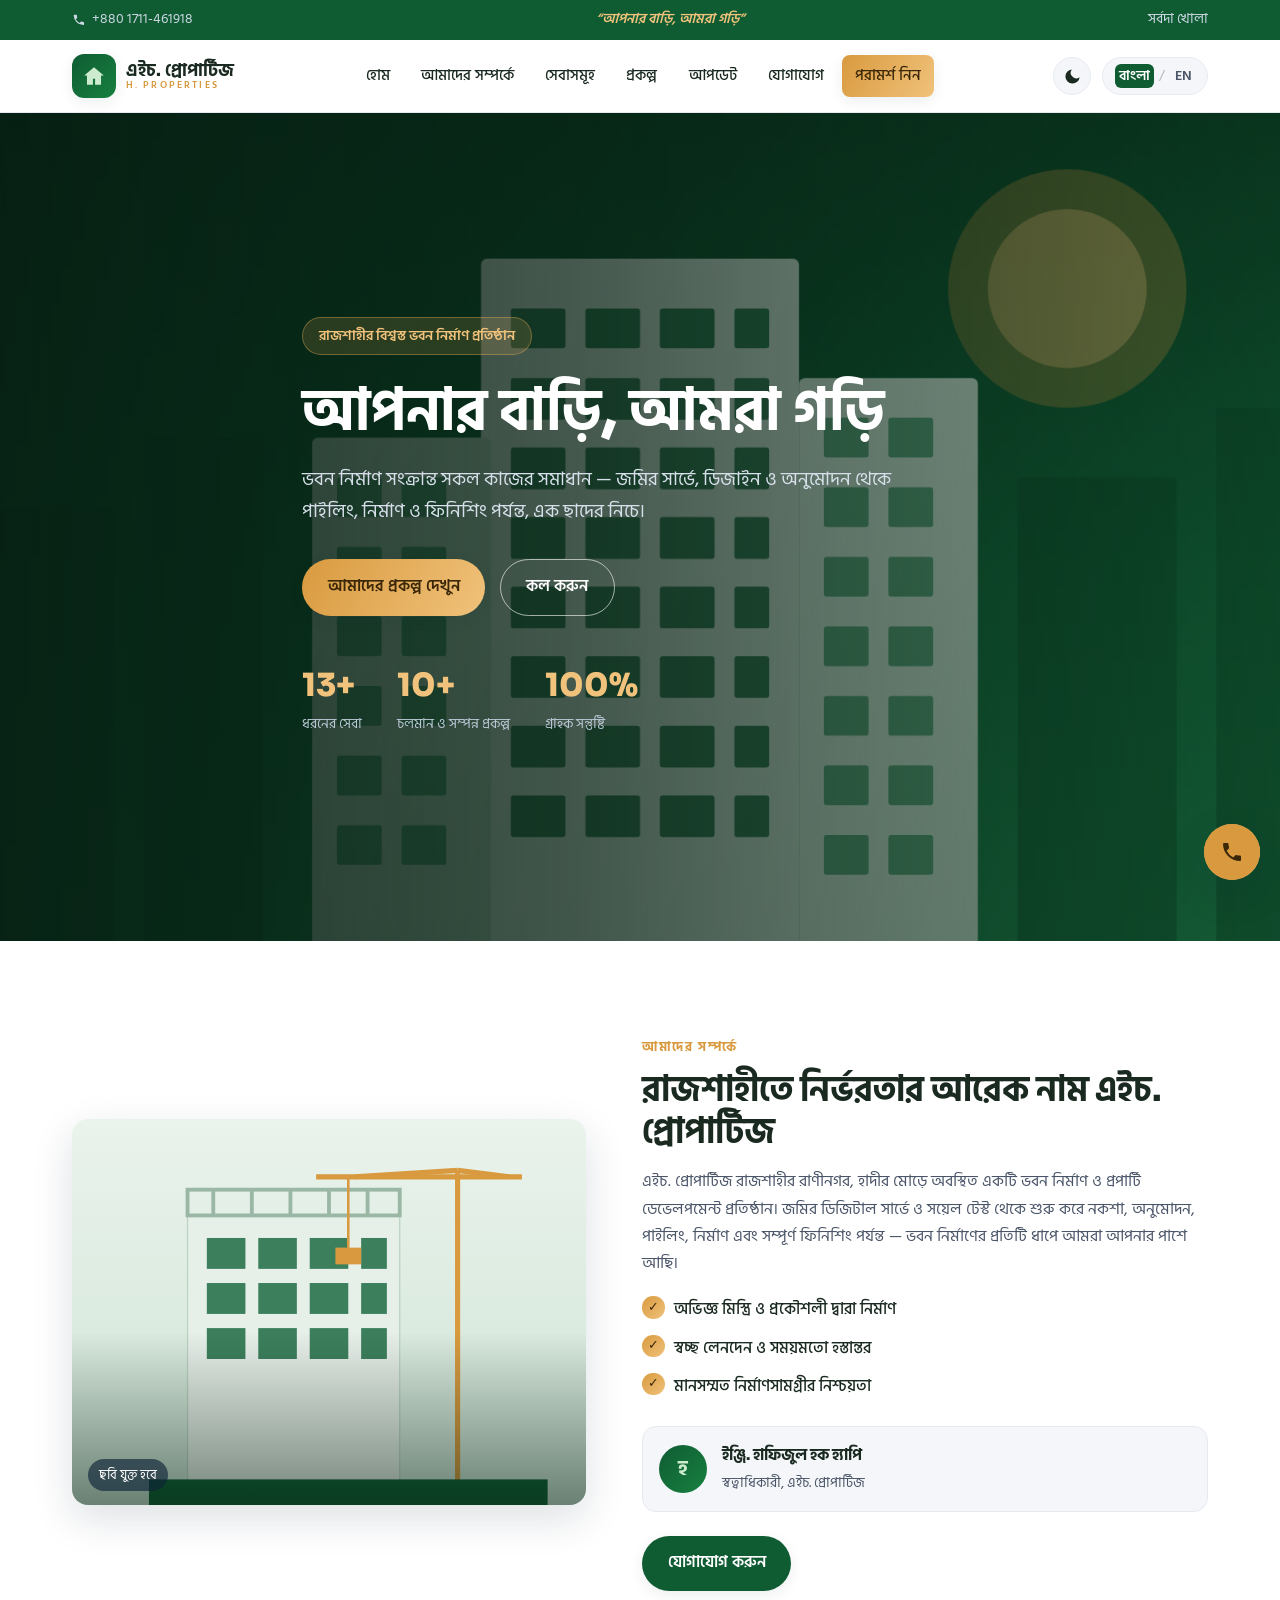
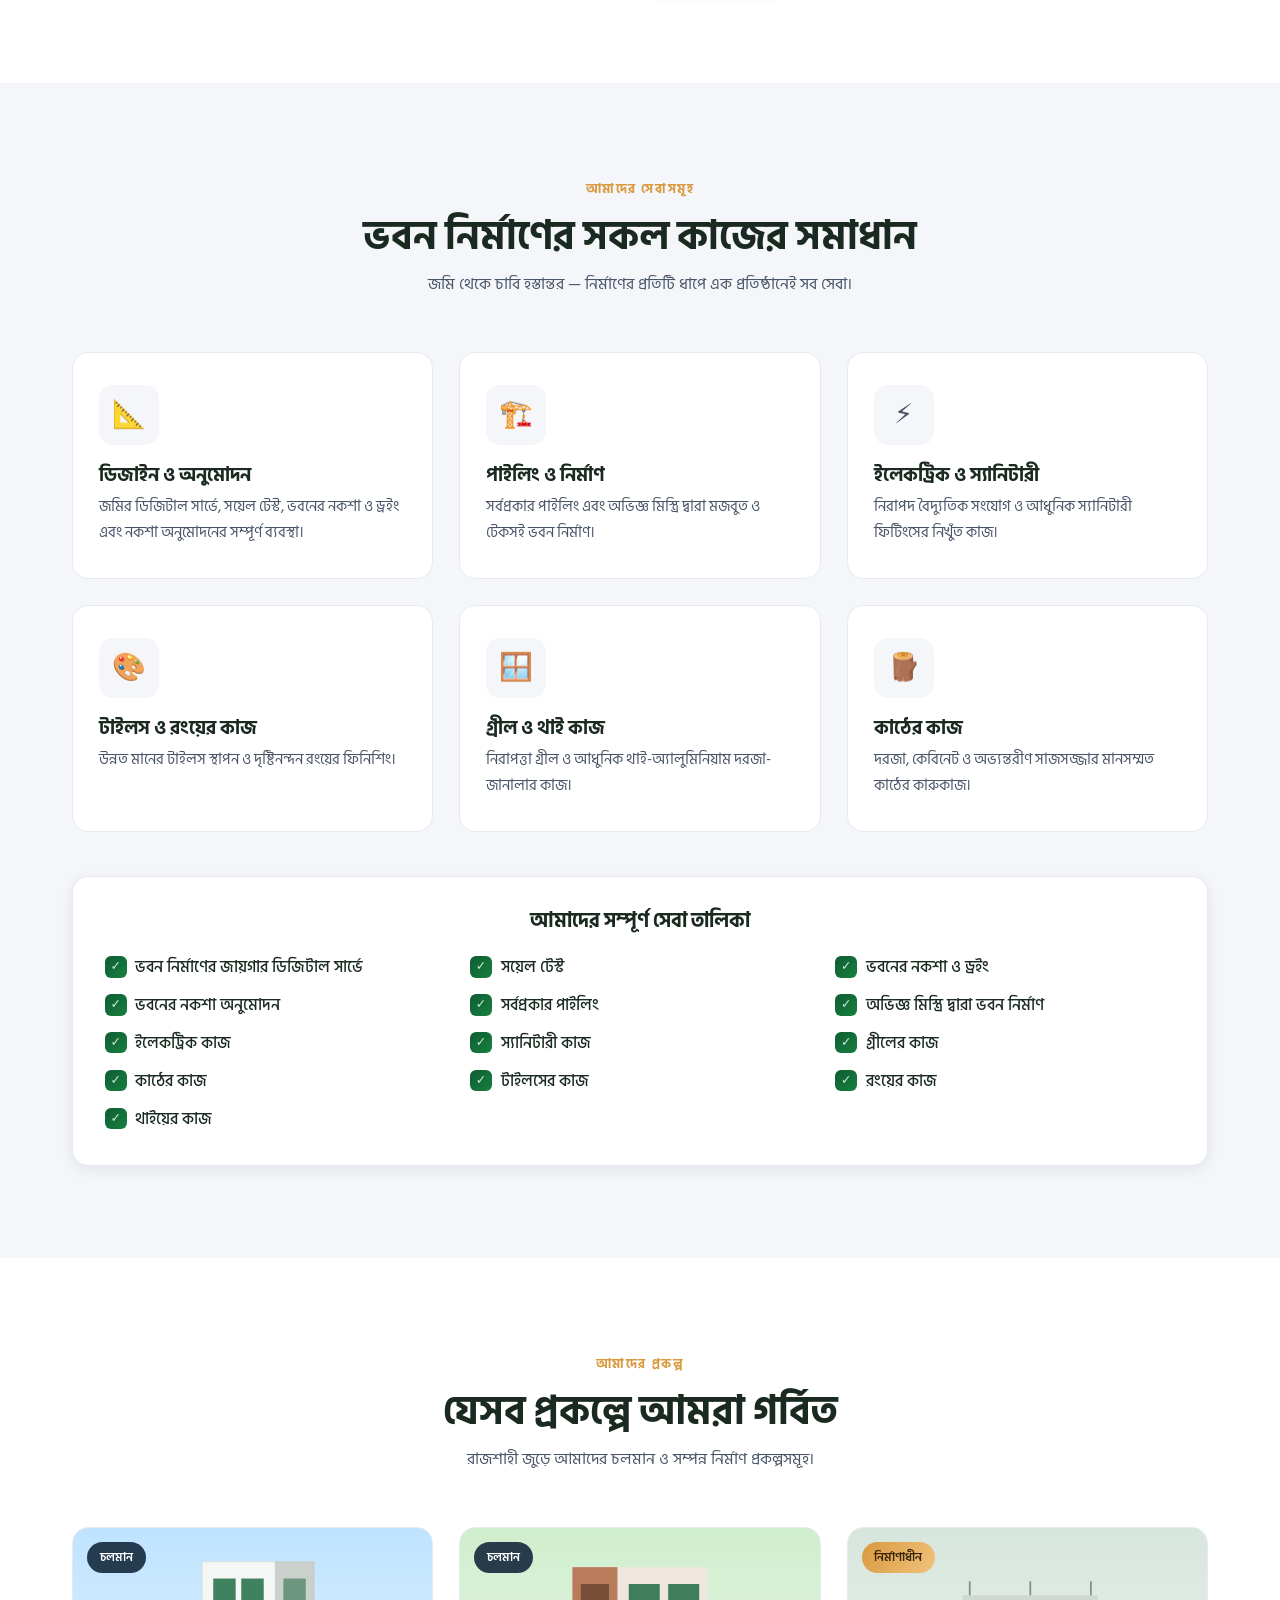
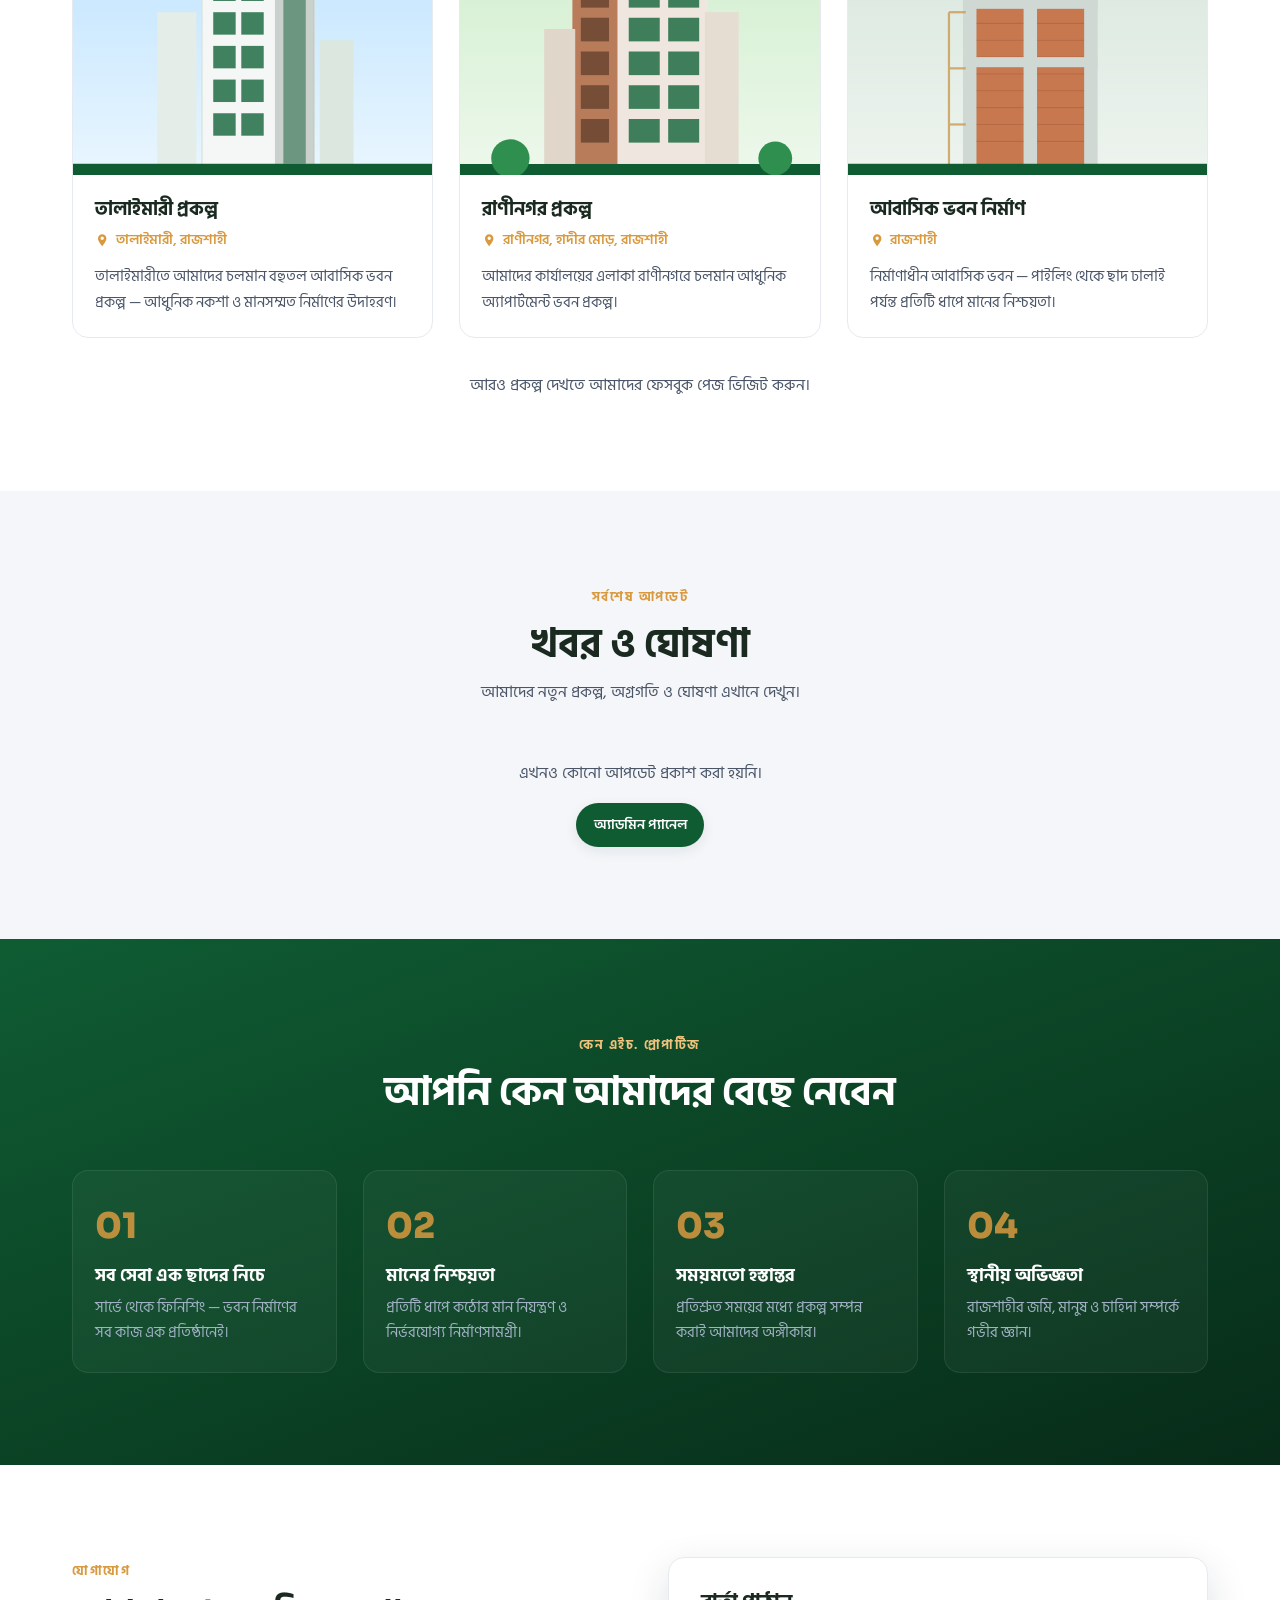
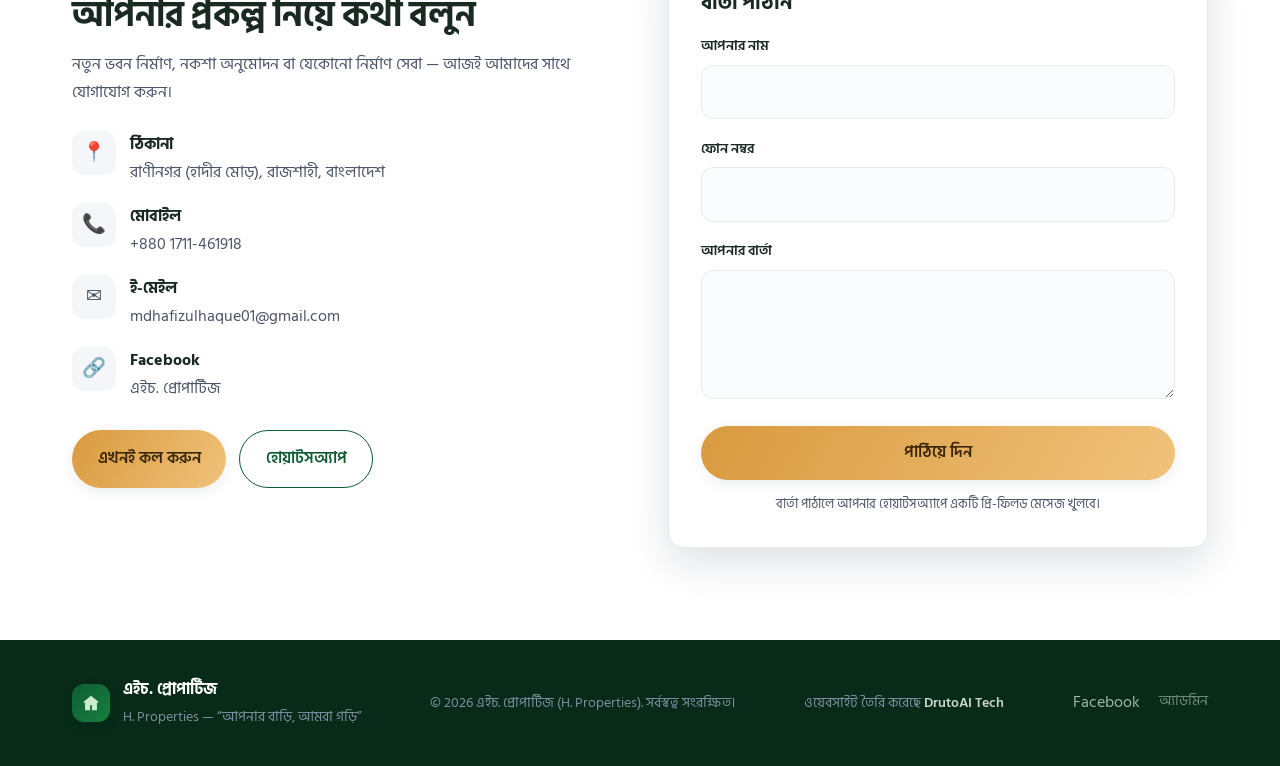
==== commit adbacc68: "Credit DrutoAI Tech in the footer and add a Vercel deploy script Co-Authored-By: Claude Opus 5.5 <no" ====
--- a/index.html
+++ b/index.html
@@ -319,6 +319,7 @@
         </div>
       </div>
       <p class="footer__muted footer__copy">© <span id="year"></span> এইচ. প্রোপার্টিজ (H. Properties). <span data-bn="সর্বস্বত্ব সংরক্ষিত।" data-en="All rights reserved.">সর্বস্বত্ব সংরক্ষিত।</span></p>
+      <p class="footer__muted footer__credit"><span data-bn="ওয়েবসাইট তৈরি করেছে" data-en="Website by">ওয়েবসাইট তৈরি করেছে</span> <a href="https://drutoai.com/" target="_blank" rel="noopener">DrutoAI Tech</a></p>
       <div class="footer__links">
         <a href="https://www.facebook.com/profile.php?id=100063448586407" target="_blank" rel="noopener" class="footer__fb">Facebook</a>
         <a href="admin.html" class="footer__admin" data-bn="অ্যাডমিন" data-en="Admin">অ্যাডমিন</a>
--- a/styles.css
+++ b/styles.css
@@ -254,6 +254,9 @@
 .footer__brand{display:flex;align-items:center;gap:.8rem;color:#fff}
 .footer__muted{color:#7d8fa1;font-size:.9rem}
 .footer__copy{margin:0}
+.footer__credit{margin:0}
+.footer__credit a{color:#c9d6cc;font-weight:600}
+.footer__credit a:hover{color:var(--gold-2)}
 .footer__links{display:flex;gap:1.2rem}
 .footer__fb:hover,.footer__admin:hover{color:var(--gold-2)}
 .footer__admin{opacity:.7;font-size:.9rem}
@@ -393,3 +396,54 @@
 .admin-post__actions{display:flex;flex-direction:column;gap:.5rem}
 .btn--edit{--bg:var(--muted);--fg:var(--ink);box-shadow:none;padding:.5rem .9rem;font-size:.85rem;border:1px solid var(--line)}
 .btn--edit:hover{--bg:var(--navy);--fg:#fff}
+
+/* ---------- Finance dashboard ---------- */
+.fin-shell{max-width:1100px}
+.fin-tabs{display:flex;gap:.5rem;margin-bottom:22px;flex-wrap:wrap}
+.fin-tab{background:var(--card);border:1px solid var(--line);border-radius:999px;padding:.6rem 1.2rem;
+  font-family:var(--sans);font-weight:600;color:var(--body);cursor:pointer;transition:.2s;font-size:.95rem}
+.fin-tab.is-active{background:linear-gradient(135deg,var(--navy),var(--navy-2));color:#fff;border-color:transparent}
+.fin-panel{display:none}
+.fin-panel.is-active{display:block}
+.fin-filters{display:flex;gap:1rem;flex-wrap:wrap;align-items:flex-end;background:var(--card);
+  border:1px solid var(--line);border-radius:var(--radius);padding:16px 20px;margin-bottom:20px}
+.fin-filters .field{margin-bottom:0}
+.kpi-row{display:grid;grid-template-columns:repeat(4,1fr);gap:16px;margin-bottom:22px}
+.kpi{background:var(--card);border:1px solid var(--line);border-radius:var(--radius);padding:20px;box-shadow:var(--shadow-sm)}
+.kpi__label{display:block;font-size:.85rem;color:var(--body);margin-bottom:.4rem}
+.kpi__val{font-family:var(--display);font-size:1.7rem;font-weight:800;color:var(--ink)}
+.kpi--in{color:#1f9d54}
+.kpi--cost{color:#d1653a}
+.fin-grid2{display:grid;grid-template-columns:1fr 1fr;gap:18px;margin-bottom:18px;align-items:start}
+.fin-grid2 .admin-card{margin-bottom:0}
+.fin-grid2 h3,.fin-panel h3{font-size:1.1rem;margin-bottom:1rem}
+.fin-table{width:100%;border-collapse:collapse;font-size:.92rem}
+.fin-table th{text-align:left;color:var(--body);font-weight:600;padding:.5rem .6rem;border-bottom:2px solid var(--line);font-size:.82rem}
+.fin-table td{padding:.55rem .6rem;border-bottom:1px solid var(--line);color:var(--ink)}
+.fin-table .num{text-align:right;font-variant-numeric:tabular-nums;font-weight:600}
+.fin-table .in{color:#1f9d54}
+.fin-table .cost{color:#d1653a}
+.bar{display:inline-block;width:70px;height:7px;border-radius:4px;background:var(--muted);overflow:hidden;vertical-align:middle;margin-right:.4rem}
+.bar span{display:block;height:100%;background:linear-gradient(90deg,var(--gold),var(--gold-2))}
+.seg{display:inline-flex;background:var(--muted);border:1px solid var(--line);border-radius:999px;padding:4px;margin-bottom:1.2rem}
+.seg__btn{background:none;border:none;padding:.5rem 1.2rem;border-radius:999px;cursor:pointer;font-family:var(--sans);font-weight:600;color:var(--body)}
+.seg__btn.is-active{background:var(--card);color:var(--ink);box-shadow:var(--shadow-sm)}
+.ai-box{background:var(--muted);border-style:dashed}
+.scan-status{display:inline-block;margin-left:.6rem;font-size:.88rem;color:var(--body)}
+.field-row{display:grid;grid-template-columns:1fr 1fr;gap:1rem}
+.mrow{display:flex;align-items:center;justify-content:space-between;gap:1rem;padding:.8rem 1rem;border:1px solid var(--line);border-radius:12px;margin-bottom:.6rem}
+.mrow__sub{color:var(--body);font-size:.85rem}
+.mrow--cat{align-items:flex-start}
+.pill{display:inline-block;font-size:.72rem;font-weight:600;padding:.15rem .55rem;border-radius:999px;margin-left:.4rem}
+.pill--cost{background:#fbe6d8;color:#b0592f}
+.pill--income{background:#dcf2e4;color:#1f7a44}
+:root[data-theme="dark"] .pill--cost{background:#3a2418;color:#e0a06f}
+:root[data-theme="dark"] .pill--income{background:#12331f;color:#6fd898}
+.subs{margin-top:.5rem;display:flex;flex-wrap:wrap;gap:.4rem}
+.chip{background:var(--muted);border:1px solid var(--line);border-radius:999px;padding:.2rem .6rem;font-size:.8rem;color:var(--ink);cursor:pointer}
+.chip:hover{background:#fdeaea;color:#c0392b;border-color:#f3c4c4}
+@media (max-width:820px){
+  .kpi-row{grid-template-columns:repeat(2,1fr)}
+  .fin-grid2{grid-template-columns:1fr}
+  .field-row{grid-template-columns:1fr}
+}
